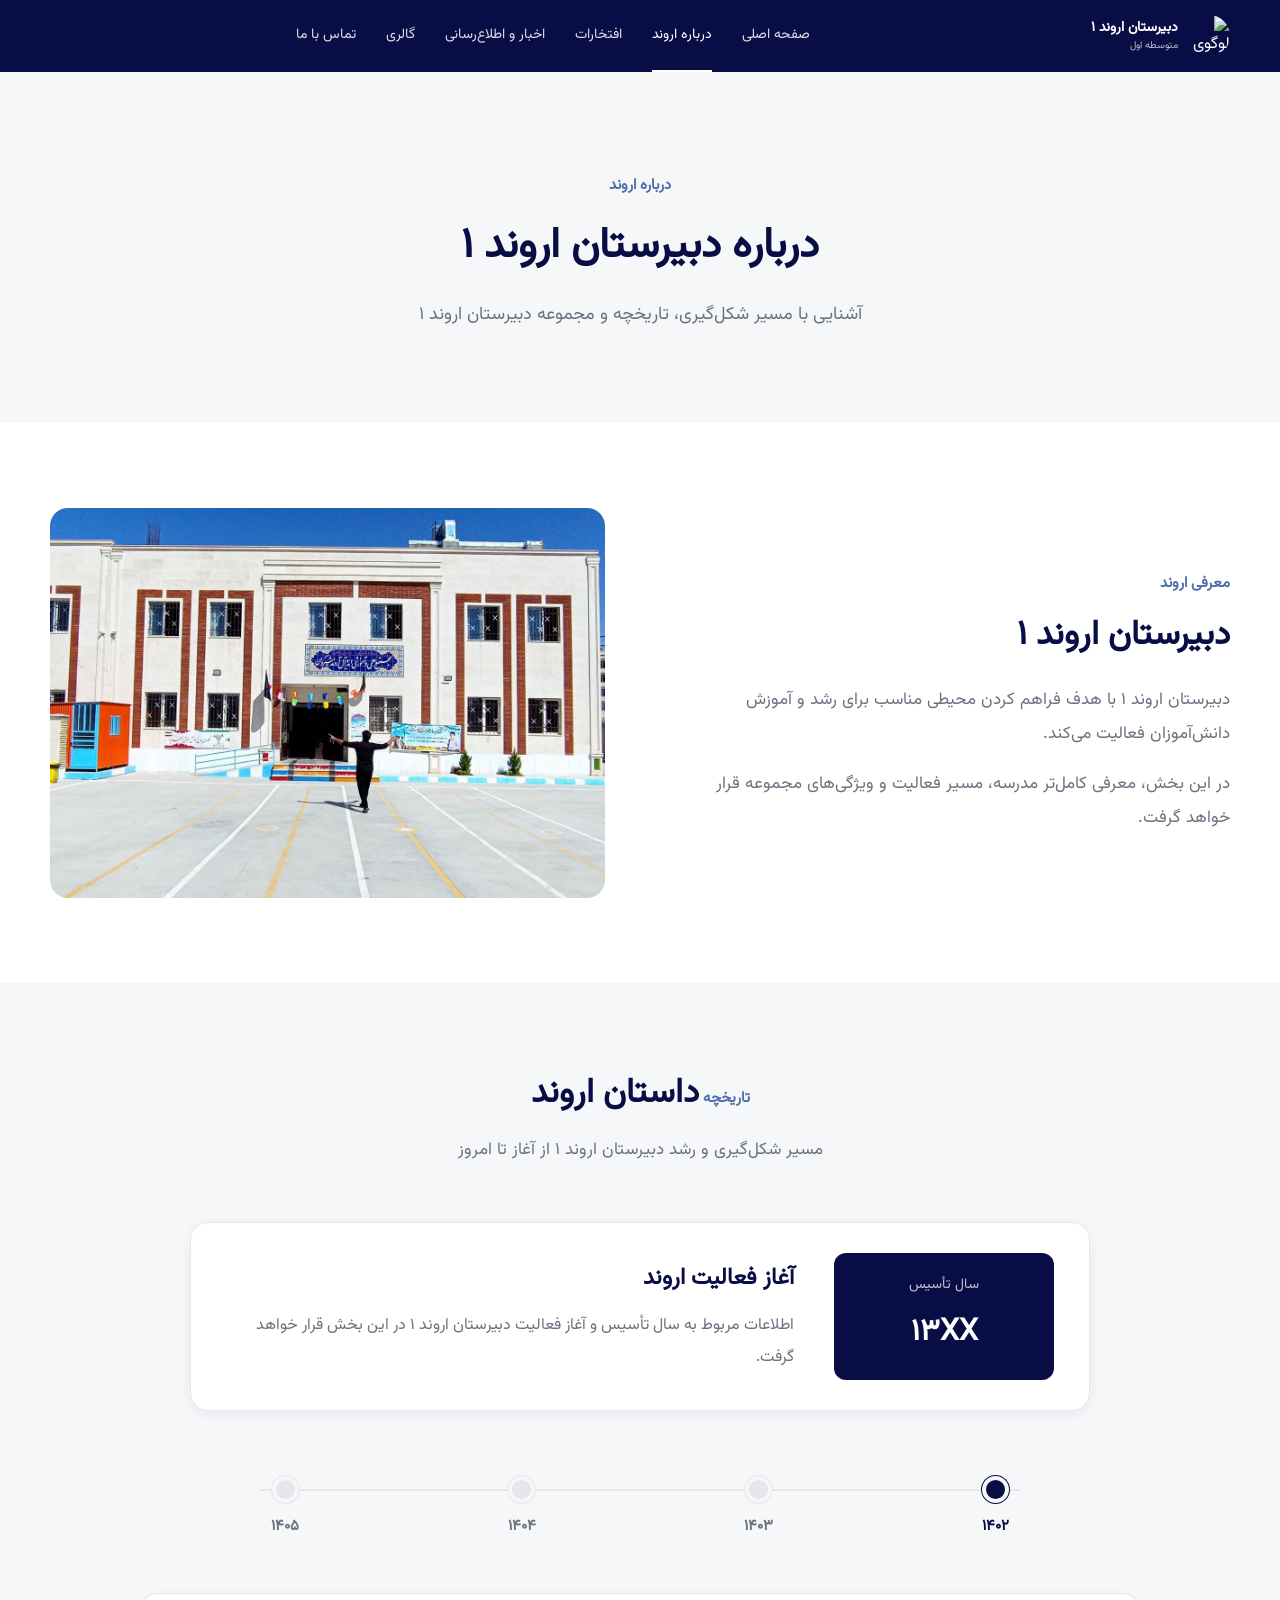
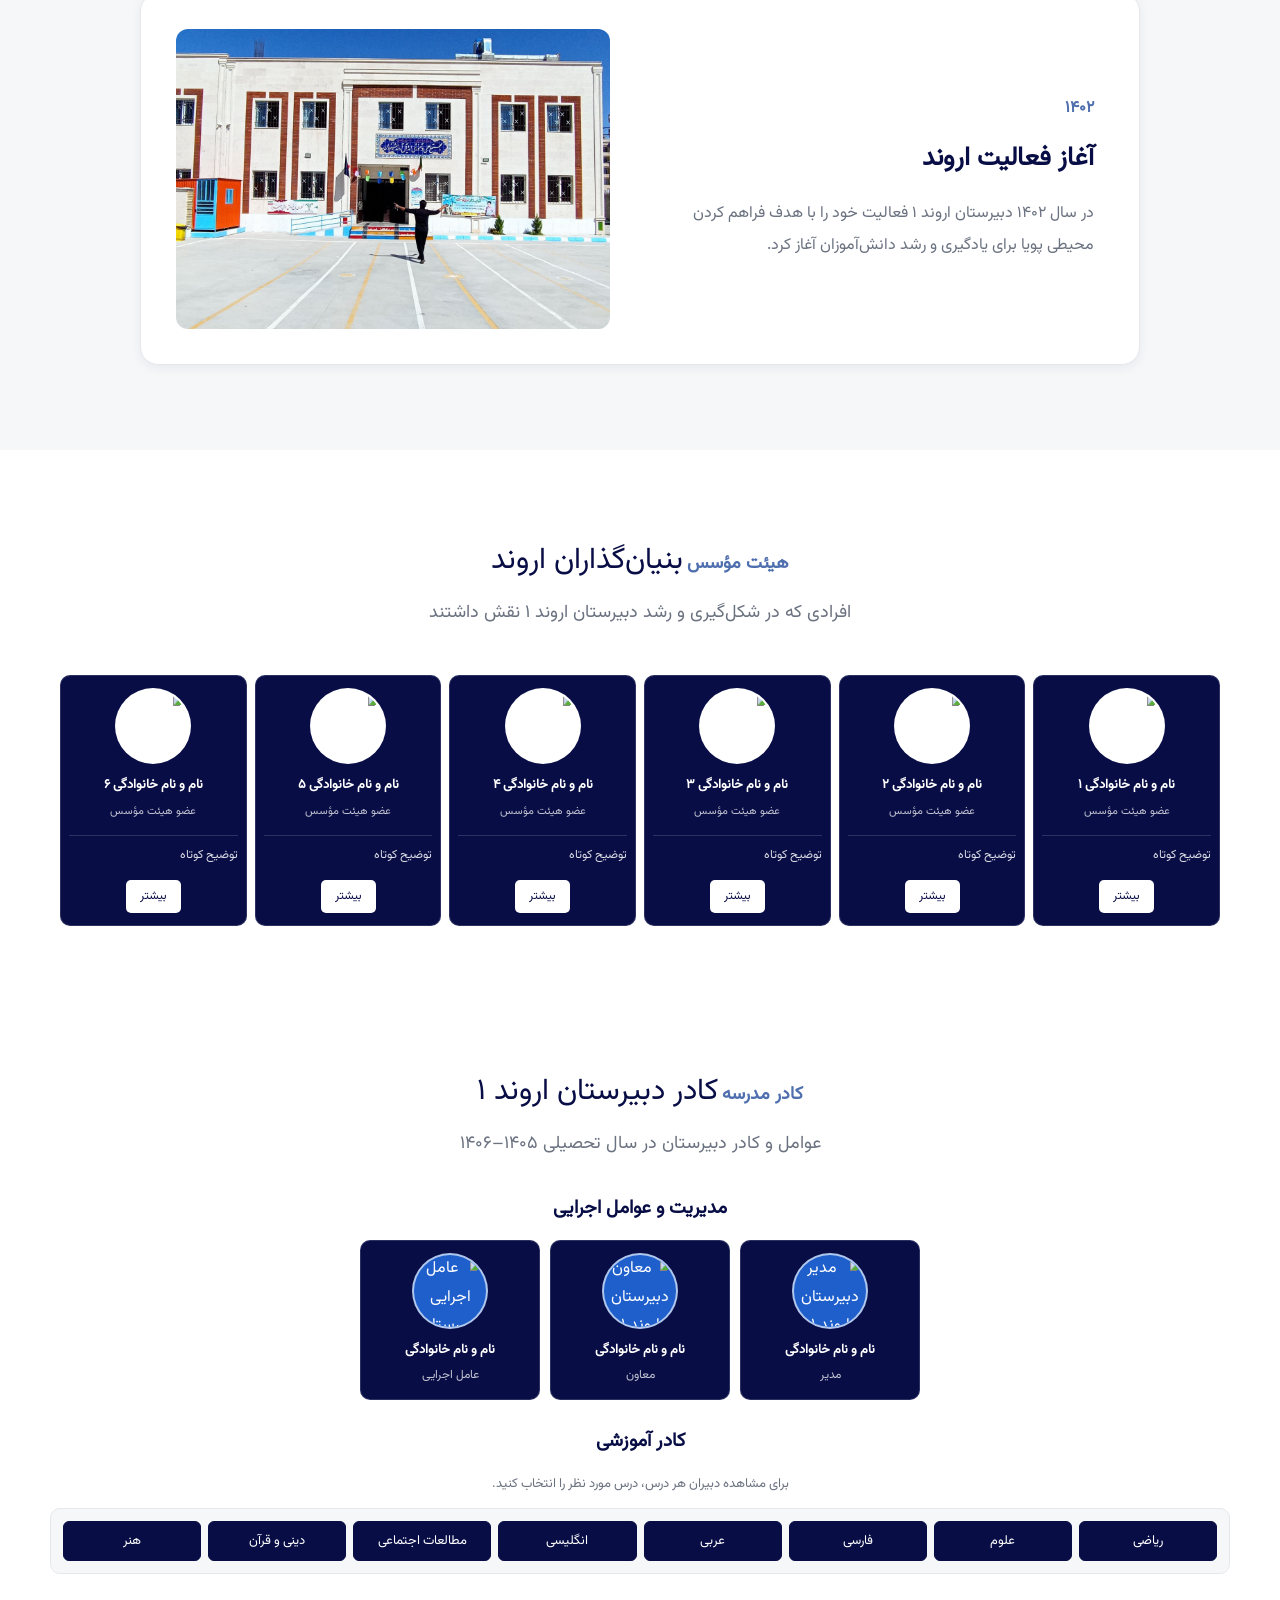
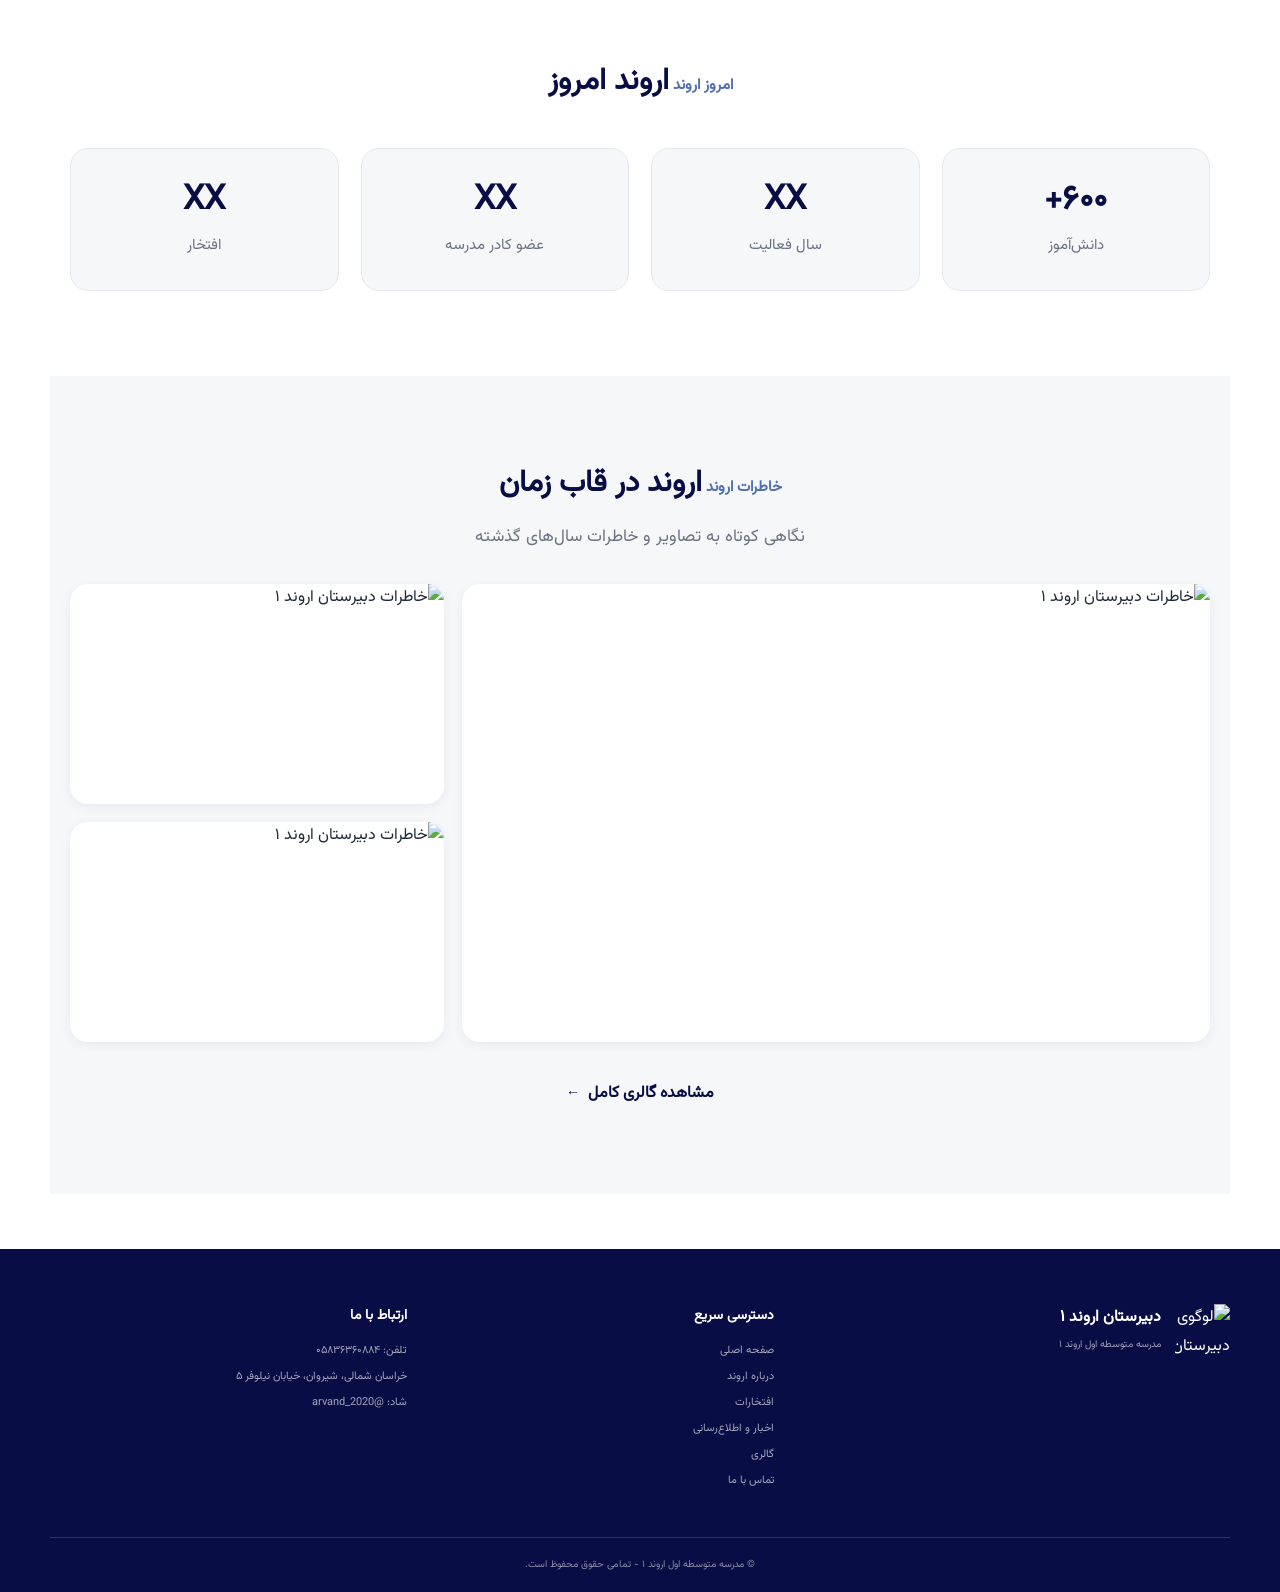
==== about.html @ f4afe536 "Initial new Arvand school website" ====
<!DOCTYPE html>
<html lang="fa" dir="rtl">
<head>
    <meta charset="UTF-8">
    <meta name="viewport" content="width=device-width, initial-scale=1.0">

    <title>درباره دبیرستان اروند ۱</title>

    <link rel="stylesheet" href="style.css">
</head>

<body>

    <!-- ==================== Header ==================== -->
    <header class="site-header">

        <div class="main-header">
            <div class="container">
    
                <a href="index.html" class="logo" aria-label="دبیرستان اروند ۱">
    
                    <img
                        src="images/logo.jpg"
                        alt="لوگوی دبیرستان اروند ۱"
                        class="logo-image"
                    >
    
                    <div class="logo-text">
                        <strong>دبیرستان اروند ۱</strong>
                        <span>متوسطه اول</span>
                    </div>
    
                </a>
    
                <nav class="main-navigation" aria-label="منوی اصلی">
    
                    <a href="index.html">صفحه اصلی</a>
    
                    <a href="about.html" class="active">
                        درباره اروند
                    </a>
    
                    <a href="index.html#achievements">
                        افتخارات
                    </a>
    
                    <a href="index.html#news">
                        اخبار و اطلاع‌رسانی
                    </a>
    
                    <a href="index.html#gallery">
                        گالری
                    </a>
    
                    <a href="index.html#contact">
                        تماس با ما
                    </a>
    
                </nav>
    
                <button
                    class="mobile-menu-button"
                    type="button"
                    aria-label="باز کردن منو"
                >
                    ☰
                </button>
    
            </div>
        </div>
    
    </header>

    <main>

        <!-- ==================== About Hero ==================== -->
        <section class="about-page-hero">

            <div class="container">

                <div class="about-page-hero-content">

                    <span class="section-label">درباره اروند</span>

                    <h1>درباره دبیرستان اروند ۱</h1>

                    <p>
                        آشنایی با مسیر شکل‌گیری، تاریخچه و مجموعه دبیرستان اروند ۱
                    </p>

                </div>

            </div>

        </section>


        <!-- ==================== Introduction ==================== -->
        <section class="about-introduction">

            <div class="container">

                <div class="about-introduction-content">

                    <div class="about-introduction-text">

                        <span class="section-label">معرفی اروند</span>

                        <h2>دبیرستان اروند ۱</h2>

                        <p>
                            دبیرستان اروند ۱ با هدف فراهم کردن محیطی مناسب
                            برای رشد و آموزش دانش‌آموزان فعالیت می‌کند.
                        </p>

                        <p>
                            در این بخش، معرفی کامل‌تر مدرسه، مسیر فعالیت
                            و ویژگی‌های مجموعه قرار خواهد گرفت.
                        </p>

                    </div>

                    <div class="about-introduction-image">
                        <img src="images/about.jpg"
                             alt="فضای دبیرستان اروند ۱">
                    </div>

                </div>

            </div>

        </section>


        <!-- ==================== History & Timeline ==================== -->
        <section class="about-history">

            <div class="container">

                <div class="section-heading">

                    <span class="section-label">تاریخچه</span>

                    <h2>داستان اروند</h2>

                    <p>
                        مسیر شکل‌گیری و رشد دبیرستان اروند ۱ از آغاز تا امروز
                    </p>

                </div>


                <!-- تأسيس -->
                <div class="school-foundation">

                    <div class="foundation-year">
                        <span>سال تأسیس</span>
                        <strong>۱۳XX</strong>
                    </div>

                    <div class="foundation-text">
                        <h3>آغاز فعالیت اروند</h3>

                        <p>
                            اطلاعات مربوط به سال تأسیس و آغاز فعالیت
                            دبیرستان اروند ۱ در این بخش قرار خواهد گرفت.
                        </p>
                    </div>

                </div>


                <div class="history-timeline">

                    <div class="timeline-line"></div>

                    <button class="timeline-item active"
                            type="button"
                            data-history="0"
                            data-year="۱۴۰۲"
                            data-title="آغاز فعالیت اروند"
                            data-text="در سال ۱۴۰۲ دبیرستان اروند ۱ فعالیت خود را با هدف فراهم کردن محیطی پویا برای یادگیری و رشد دانش‌آموزان آغاز کرد.">

                        <span class="timeline-dot"></span>
                        <span class="timeline-year">۱۴۰۲</span>

                    </button>

                    <button class="timeline-item"
                            type="button"
                            data-history="1"
                            data-year="۱۴۰۳"
                            data-title="رشد و گسترش"
                            data-text="در سال ۱۴۰۳ مدرسه با جذب دانش‌آموزان بیشتر و افزودن امکانات آموزشی، مسیر رشد خود را ادامه داد.">

                        <span class="timeline-dot"></span>
                        <span class="timeline-year">۱۴۰۳</span>

                    </button>

                    <button class="timeline-item"
                            type="button"
                            data-history="2"
                            data-year="۱۴۰۴"
                            data-title="توسعه فعالیت‌ها"
                            data-text="در سال ۱۴۰۴ فعالیت‌های آموزشی و فرهنگی مدرسه گسترش یافت و برنامه‌های جدیدی برای دانش‌آموزان اجرا شد.">

                        <span class="timeline-dot"></span>
                        <span class="timeline-year">۱۴۰۴</span>

                    </button>

                    <button class="timeline-item"
                            type="button"
                            data-history="3"
                            data-year="۱۴۰۵"
                            data-title="اروند امروز"
                            data-text="امروز دبیرستان اروند ۱ با کادری مجرب و دانش‌آموزانی پرانگیزه، مسیر رشد و تعالی را ادامه می‌دهد.">

                        <span class="timeline-dot"></span>
                        <span class="timeline-year">۱۴۰۵</span>

                    </button>

                </div>


                <!-- Timeline Content -->
                <div class="history-content" id="history-content">

                    <div class="history-content-text">

                        <span class="history-content-year">
                            ۱۴۰۲
                        </span>

                        <h3>آغاز فعالیت اروند</h3>

                        <p>
                            در سال ۱۴۰۲ دبیرستان اروند ۱ فعالیت خود را
                            با هدف فراهم کردن محیطی پویا برای یادگیری
                            و رشد دانش‌آموزان آغاز کرد.
                        </p>

                    </div>

                    <div class="history-content-image">

                        <img src="images/about.jpg"
                             alt="تاریخچه دبیرستان اروند ۱">

                    </div>

                </div>

            </div>

        </section>


             <!-- ==================== Founders ==================== -->
             <section class="founders-section">

                <div class="container">
    
                    <div class="section-heading">
    
                        <span class="section-label">هیئت مؤسس</span>
    
                        <h2>بنیان‌گذاران اروند</h2>
    
                        <p>
                            افرادی که در شکل‌گیری و رشد دبیرستان اروند ۱ نقش داشتند
                        </p>
    
                    </div>
    
                    <div class="founders-grid">

                        <article class="founder-card" data-founder="0">
                            <div class="founder-image">
                                <img src="images/founder-1.jpg" alt="عضو هیئت مؤسس">
                            </div>
                            <div class="founder-info">
                                <h3>نام و نام خانوادگی ۱</h3>
                                <span>عضو هیئت مؤسس</span>
                                <div class="founder-details">
                                    <p>توضیح کوتاه</p>
                                </div>
                                <button
                                    class="founder-more-button"
                                    type="button"
                                    data-founder-name="نام و نام خانوادگی ۱"
                                    data-founder-role="عضو هیئت مؤسس"
                                    data-founder-bio="متن کامل زندگی‌نامه و فعالیت‌های این عضو هیئت مؤسس در این قسمت قرار می‌گیرد."
                                    data-founder-image="images/founder-1.jpg"
                                >
                                    بیشتر
                                </button>
                            </div>
                        </article>
            
                        <article class="founder-card" data-founder="1">
                            <div class="founder-image">
                                <img src="images/founder-2.jpg" alt="عضو هیئت مؤسس">
                            </div>
                            <div class="founder-info">
                                <h3>نام و نام خانوادگی ۲</h3>
                                <span>عضو هیئت مؤسس</span>
                                <div class="founder-details">
                                    <p>توضیح کوتاه</p>
                                </div>
                                <button
                                    class="founder-more-button"
                                    type="button"
                                    data-founder-name="نام و نام خانوادگی ۲"
                                    data-founder-role="عضو هیئت مؤسس"
                                    data-founder-bio="متن کامل زندگی‌نامه و فعالیت‌های این عضو هیئت مؤسس در این قسمت قرار می‌گیرد."
                                    data-founder-image="images/founder-2.jpg"
                                >
                                    بیشتر
                                </button>
                            </div>
                        </article>
            
                        <article class="founder-card" data-founder="2">
                            <div class="founder-image">
                                <img src="images/founder-3.jpg" alt="عضو هیئت مؤسس">
                            </div>
                            <div class="founder-info">
                                <h3>نام و نام خانوادگی ۳</h3>
                                <span>عضو هیئت مؤسس</span>
                                <div class="founder-details">
                                    <p>توضیح کوتاه</p>
                                </div>
                                <button
                                    class="founder-more-button"
                                    type="button"
                                    data-founder-name="نام و نام خانوادگی ۳"
                                    data-founder-role="عضو هیئت مؤسس"
                                    data-founder-bio="متن کامل زندگی‌نامه و فعالیت‌های این عضو هیئت مؤسس در این قسمت قرار می‌گیرد."
                                    data-founder-image="images/founder-3.jpg"
                                >
                                    بیشتر
                                </button>
                            </div>
                        </article>
            
                        <article class="founder-card" data-founder="3">
                            <div class="founder-image">
                                <img src="images/founder-4.jpg" alt="عضو هیئت مؤسس">
                            </div>
                            <div class="founder-info">
                                <h3>نام و نام خانوادگی ۴</h3>
                                <span>عضو هیئت مؤسس</span>
                                <div class="founder-details">
                                    <p>توضیح کوتاه</p>
                                </div>
                                <button
                                    class="founder-more-button"
                                    type="button"
                                    data-founder-name="نام و نام خانوادگی ۴"
                                    data-founder-role="عضو هیئت مؤسس"
                                    data-founder-bio="متن کامل زندگی‌نامه و فعالیت‌های این عضو هیئت مؤسس در این قسمت قرار می‌گیرد."
                                    data-founder-image="images/founder-4.jpg"
                                >
                                    بیشتر
                                </button>
                            </div>
                        </article>
            
                        <article class="founder-card" data-founder="4">
                            <div class="founder-image">
                                <img src="images/founder-5.jpg" alt="عضو هیئت مؤسس">
                            </div>
                            <div class="founder-info">
                                <h3>نام و نام خانوادگی ۵</h3>
                                <span>عضو هیئت مؤسس</span>
                                <div class="founder-details">
                                    <p>توضیح کوتاه</p>
                                </div>
                                <button
                                    class="founder-more-button"
                                    type="button"
                                    data-founder-name="نام و نام خانوادگی ۵"
                                    data-founder-role="عضو هیئت مؤسس"
                                    data-founder-bio="متن کامل زندگی‌نامه و فعالیت‌های این عضو هیئت مؤسس در این قسمت قرار می‌گیرد."
                                    data-founder-image="images/founder-5.jpg"
                                >
                                    بیشتر
                                </button>
                            </div>
                        </article>
            
                        <article class="founder-card" data-founder="5">
                            <div class="founder-image">
                                <img src="images/founder-6.jpg" alt="عضو هیئت مؤسس">
                            </div>
                            <div class="founder-info">
                                <h3>نام و نام خانوادگی ۶</h3>
                                <span>عضو هیئت مؤسس</span>
                                <div class="founder-details">
                                    <p>توضیح کوتاه</p>
                                </div>
                                <button
                                    class="founder-more-button"
                                    type="button"
                                    data-founder-name="نام و نام خانوادگی ۶"
                                    data-founder-role="عضو هیئت مؤسس"
                                    data-founder-bio="متن کامل زندگی‌نامه و فعالیت‌های این عضو هیئت مؤسس در این قسمت قرار می‌گیرد."
                                    data-founder-image="images/founder-6.jpg"
                                >
                                    بیشتر
                                </button>
                            </div>
                        </article>
        
        
        </div>

    </div>

</section>

<!-- ==================== Current Staff ==================== -->
        <section class="staff-section">

            <div class="container">

                <div class="section-heading">

                    <span class="section-label">کادر مدرسه</span>

                    <h2>کادر دبیرستان اروند ۱</h2>

                    <p>
                        عوامل و کادر دبیرستان در سال تحصیلی ۱۴۰۵–۱۴۰۶
                    </p>

                </div>


                <!-- Management -->
                <div class="staff-group">

                    <h3 class="staff-group-title">
                        مدیریت و عوامل اجرایی
                    </h3>

                    <div class="staff-grid">

                        <article class="staff-card">

                            <div class="staff-image">
                                <img src="images/staff-1.jpg"
                                     alt="مدیر دبیرستان اروند ۱">
                            </div>

                            <div class="staff-info">
                                <h4>نام و نام خانوادگی</h4>
                                <span>مدیر</span>
                            </div>

                        </article>


                        <article class="staff-card">

                            <div class="staff-image">
                                <img src="images/staff-2.jpg"
                                     alt="معاون دبیرستان اروند ۱">
                            </div>

                            <div class="staff-info">
                                <h4>نام و نام خانوادگی</h4>
                                <span>معاون</span>
                            </div>

                        </article>


                        <article class="staff-card">

                            <div class="staff-image">
                                <img src="images/staff-3.jpg"
                                     alt="عامل اجرایی دبیرستان اروند ۱">
                            </div>

                            <div class="staff-info">
                                <h4>نام و نام خانوادگی</h4>
                                <span>عامل اجرایی</span>
                            </div>

                        </article>

                    </div>

                </div>


            
                <!-- Teachers -->
<div class="staff-group">

    <h3 class="staff-group-title">
        کادر آموزشی
    </h3>

    <p class="staff-group-description">
        برای مشاهده دبیران هر درس، درس مورد نظر را انتخاب کنید.
    </p>
    <div class="subjects-grid">

        <button class="subject-card" type="button"
            data-subject="math"
            data-subject-title="دبیران ریاضی"
            data-teachers="دبیر ریاضی ۱|دبیر ریاضی ۲|دبیر ریاضی ۳">
            <span>ریاضی</span>
        </button>
    
        <button class="subject-card" type="button"
            data-subject="science"
            data-subject-title="دبیران علوم"
            data-teachers="دبیر علوم ۱|دبیر علوم ۲">
            <span>علوم</span>
        </button>
    
        <button class="subject-card" type="button"
            data-subject="persian"
            data-subject-title="دبیران فارسی"
            data-teachers="دبیر فارسی ۱|دبیر فارسی ۲">
            <span>فارسی</span>
        </button>
    
        <button class="subject-card" type="button"
            data-subject="arabic"
            data-subject-title="دبیران عربی"
            data-teachers="دبیر عربی ۱">
            <span>عربی</span>
        </button>
    
        <button class="subject-card" type="button"
            data-subject="english"
            data-subject-title="دبیران انگلیسی"
            data-teachers="دبیر انگلیسی ۱|دبیر انگلیسی ۲">
            <span>انگلیسی</span>
        </button>
    
        <button class="subject-card" type="button"
            data-subject="social"
            data-subject-title="دبیران مطالعات اجتماعی"
            data-teachers="دبیر مطالعات ۱">
            <span>مطالعات اجتماعی</span>
        </button>
    
        <button class="subject-card" type="button"
            data-subject="religion"
            data-subject-title="دبیران دینی و قرآن"
            data-teachers="دبیر دینی ۱">
            <span>دینی و قرآن</span>
        </button>
    
        <button class="subject-card" type="button"
            data-subject="art"
            data-subject-title="دبیران هنر"
            data-teachers="دبیر هنر ۱">
            <span>هنر</span>
        </button>
    
    </div>

</div>


<!-- Teachers Modal -->
<div
    class="teachers-modal"
    id="teachersModal"
    aria-hidden="true"
>

    <div class="teachers-modal-content">

        <button
            class="teachers-modal-close"
            type="button"
            aria-label="بستن"
        >
            &times;
        </button>

        <div class="teachers-modal-header">
            <span class="section-label">کادر آموزشی</span>

            <h3 id="teachersModalTitle">
                دبیران ریاضی
            </h3>
        </div>


        <div class="teachers-modal-grid" id="teachersModalGrid"></div>

    </div>

</div>


        <!-- ==================== Arvand Today ==================== -->
        <section class="about-stats">

            <div class="container">

                <div class="section-heading">

                    <span class="section-label">امروز اروند</span>

                    <h2>اروند امروز</h2>

                </div>


                <div class="about-stats-grid">

                    <div class="about-stat">
                        <strong>۶۰۰+</strong>
                        <span>دانش‌آموز</span>
                    </div>

                    <div class="about-stat">
                        <strong>XX</strong>
                        <span>سال فعالیت</span>
                    </div>

                    <div class="about-stat">
                        <strong>XX</strong>
                        <span>عضو کادر مدرسه</span>
                    </div>

                    <div class="about-stat">
                        <strong>XX</strong>
                        <span>افتخار</span>
                    </div>

                </div>

            </div>

        </section>


        <!-- ==================== Memories ==================== -->
        <section class="about-memories">

            <div class="container">

                <div class="section-heading">

                    <span class="section-label">خاطرات اروند</span>

                    <h2>اروند در قاب زمان</h2>

                    <p>
                        نگاهی کوتاه به تصاویر و خاطرات سال‌های گذشته
                    </p>

                </div>


                <div class="memories-gallery">

                    <div class="memory-main">
                        <img src="images/memory-1.jpg"
                             alt="خاطرات دبیرستان اروند ۱">
                    </div>

                    <div class="memory-small">
                        <img src="images/memory-2.jpg"
                             alt="خاطرات دبیرستان اروند ۱">
                    </div>

                    <div class="memory-small">
                        <img src="images/memory-3.jpg"
                             alt="خاطرات دبیرستان اروند ۱">
                    </div>

                </div>


                <div class="memories-link">
                    <a href="index.html#gallery" class="text-link">
                        مشاهده گالری کامل
                    </a>
                </div>

            </div>

        </section>

    </main>


    <!-- ==================== Footer ==================== -->
        <!-- ==================== Footer ==================== -->
        <footer class="site-footer">

            <div class="container">
    
                <div class="footer-main">
    
                    <!-- Footer Logo -->
                    <div class="footer-brand">
    
                        <img
                            src="images/logo.jpg"
                            alt="لوگوی دبیرستان اروند ۱"
                        >
    
                        <div>
                            <h3>دبیرستان اروند ۱</h3>
                            <p>مدرسه متوسطه اول اروند ۱</p>
                        </div>
    
                    </div>
    
    
                    <!-- Quick Links -->
                    <div class="footer-column">
    
                        <h3>دسترسی سریع</h3>
    
                        <a href="index.html">صفحه اصلی</a>
                        <a href="about.html">درباره اروند</a>
                        <a href="index.html#achievements">افتخارات</a>
                        <a href="index.html#news">اخبار و اطلاع‌رسانی</a>
                        <a href="index.html#gallery">گالری</a>
                        <a href="index.html#contact">تماس با ما</a>
    
                    </div>
    
    
                    <!-- Contact -->
                    <div class="footer-column">
    
                        <h3>ارتباط با ما</h3>
    
                        <p>تلفن: ۰۵۸۳۶۳۶۰۸۸۴</p>
                        <p>خراسان شمالی، شیروان، خیابان نیلوفر ۵</p>
                        <a href="#" target="_blank" rel="noopener">
                            شاد: @arvand_2020
                        </a>
    
                    </div>
    
                </div>
    
    
                <div class="footer-bottom">
    
                    <p>
                        © مدرسه متوسطه اول اروند ۱ - تمامی حقوق محفوظ است.
                    </p>
    
                </div>
    
            </div>
    
        </footer>
            <!-- ==================== Founder Modal ==================== -->
    <div
    class="founder-modal"
    id="founderModal"
    aria-hidden="true"
>
    <div class="founder-modal-content">

        <button
            class="founder-modal-close"
            type="button"
            aria-label="بستن"
        >
            &times;
        </button>

        <div class="founder-modal-body">

            <div class="founder-modal-image">
                <img
                    id="modalFounderImage"
                    src=""
                    alt=""
                >
            </div>

            <div class="founder-modal-text">

                <h3 id="modalFounderName"></h3>

                <span id="modalFounderRole"></span>

                <p id="modalFounderBio"></p>

            </div>

        </div>

    </div>
</div>


    <script src="script.js"></script>

</body>
</html>
---- style.css ----
/* =========================================================
   Arvand School 1
   Main Stylesheet
   ========================================================= */


/* =========================================================
   1. Variables
   ========================================================= */

   :root {
    --primary-color: #080D45;
    --primary-dark: #05082F;
    --secondary-color: #4F6FAE;

    --text-color: #1F2937;
    --text-light: #6B7280;

    --background-color: #FFFFFF;
    --background-light: #F5F7F9;

    --border-color: #E5E7EB;
    --white: #FFFFFF;

    --shadow-sm: 0 3px 12px rgba(8, 13, 69, 0.06);
    --shadow-md: 0 8px 25px rgba(8, 13, 69, 0.09);
    --shadow-lg: 0 15px 40px rgba(8, 13, 69, 0.13);

    --container-width: 1180px;
    --section-padding: 85px;

    --radius-sm: 8px;
    --radius-md: 12px;
    --radius-lg: 18px;

    --transition: 0.25s ease;
}
@font-face {
    font-family: "Vazirmatn";
    src: url("fonts/Vazirmatn-Regular.woff2") format("woff2");
    font-weight: 400;
    font-style: normal;
    font-display: swap;
}


/* =========================================================
   2. Reset
   ========================================================= */

*,
*::before,
*::after {
    box-sizing: border-box;
    margin: 0;
    padding: 0;
}

html {
    scroll-behavior: smooth;
    direction: rtl;
}

body {
    font-family: "Vazirmatn", Arial, sans-serif;
    background: var(--background-color);
    color: var(--text-color);
    direction: rtl;
    line-height: 1.8;
    overflow-x: hidden;
}

img {
    display: block;
    max-width: 100%;
}

a {
    color: inherit;
    text-decoration: none;
}

button,
input,
select,
textarea {
    font-family: inherit;
}

button {
    border: 0;
    cursor: pointer;
}


/* =========================================================
   3. Container
   ========================================================= */

.container {
    width: min(100% - 40px, var(--container-width));
    margin-inline: auto;
}


/* =========================================================
   4. Header
   ========================================================= */

/* ==================== Header ==================== */

.site-header {
    position: sticky;
    top: 0;
    z-index: 1000;
    width: 100%;
    background: var(--primary-color);
    color: var(--white);
}

.site-header .container {
    min-height: 72px;
    display: flex;
    align-items: center;
    justify-content: space-between;
    gap: 35px;
}


/* Logo */

.logo {
    display: flex;
    align-items: center;
    gap: 10px;
    flex-shrink: 0;
    color: var(--white);
}

.logo-image {
    width: 42px;
    height: 42px;
    object-fit: cover;
    border-radius: 50%;
}

.logo-text {
    display: flex;
    flex-direction: column;
    gap: 1px;
}

.logo-text strong {
    color: var(--white);
    font-size: 14px;
    font-weight: 800;
    line-height: 1.4;
}

.logo-text span {
    color: rgba(255, 255, 255, 0.72);
    font-size: 10px;
    line-height: 1.4;
}


/* Main Navigation */

.main-navigation {
    display: flex;
    align-items: center;
    justify-content: center;
    gap: 30px;
    margin-inline: auto;
}

.main-navigation a {
    position: relative;
    display: flex;
    align-items: center;
    height: 72px;
    color: rgba(255, 255, 255, 0.86);
    font-size: 14px;
    font-weight: 500;
    white-space: nowrap;
    transition: color var(--transition);
}

.main-navigation a::after {
    content: "";
    position: absolute;
    right: 0;
    bottom: 0;
    left: 0;
    height: 2px;
    background: var(--white);
    transform: scaleX(0);
    transform-origin: center;
    transition: transform var(--transition);
}

.main-navigation a:hover,
.main-navigation a.active {
    color: var(--white);
}

.main-navigation a:hover::after,
.main-navigation a.active::after {
    transform: scaleX(1);
}


/* Mobile Menu Button */

.mobile-menu-button {
    display: none;
    width: 42px;
    height: 42px;
    align-items: center;
    justify-content: center;
    border: 0;
    background: transparent;
    color: var(--white);
    font-size: 25px;
    cursor: pointer;
}
/* =========================================================
   4.5 Auth Button & User Menu
   ========================================================= */

   .auth-button {
    display: inline-flex;
    align-items: center;
    justify-content: center;

    min-height: 38px;
    padding: 0 18px;

    background: var(--white);
    color: var(--primary-color);

    border: 1px solid var(--white);
    border-radius: 6px;

    font-size: 13px;
    font-weight: 700;
    white-space: nowrap;

    transition:
        background 0.25s ease,
        color 0.25s ease,
        transform 0.25s ease;
}
.auth-button[hidden] {
    display: none;
}


.auth-button:hover {
    background: transparent;
    color: var(--white);
    transform: translateY(-1px);
}


.user-menu {
    position: relative;
}

.user-button {
    display: inline-flex;
    align-items: center;
    gap: 6px;

    min-height: 38px;
    padding: 0 14px;

    background: rgba(255, 255, 255, 0.10);
    color: var(--white);

    border: 1px solid rgba(255, 255, 255, 0.30);
    border-radius: 6px;

    font-family: inherit;
    font-size: 13px;
    font-weight: 600;
    cursor: pointer;

    transition: background 0.25s ease;
}

.user-button:hover {
    background: rgba(255, 255, 255, 0.18);
}

.user-button-arrow {
    font-size: 10px;
    opacity: 0.7;
}


.user-dropdown {
    position: absolute;
    top: calc(100% + 8px);
    left: 0;

    min-width: 170px;

    background: var(--white);
    border: 1px solid var(--border-color);
    border-radius: 8px;
    box-shadow: var(--shadow-md);

    padding: 6px;

    opacity: 0;
    visibility: hidden;
    transform: translateY(-6px);

    transition:
        opacity 0.2s ease,
        visibility 0.2s ease,
        transform 0.2s ease;

    z-index: 200;
}

.user-dropdown.open {
    opacity: 1;
    visibility: visible;
    transform: translateY(0);
}

.user-dropdown-item {
    display: block;
    width: 100%;
    padding: 9px 12px;

    background: transparent;
    color: var(--text-color);

    border: 0;
    border-radius: 5px;

    font-family: inherit;
    font-size: 13px;
    text-align: right;
    white-space: nowrap;
    cursor: pointer;

    transition:
        background 0.2s ease,
        color 0.2s ease;
}

.user-dropdown-item:hover {
    background: var(--background-light);
    color: var(--primary-color);
}

.user-dropdown-item.logout-button {
    color: #DC2626;
}

.user-dropdown-item.logout-button:hover {
    background: #FEF2F2;
    color: #DC2626;
}


/* =========================================================
   4.6 Profile Modal
   ========================================================= */

.profile-modal {
    position: fixed;
    inset: 0;
    z-index: 2000;

    display: flex;
    align-items: center;
    justify-content: center;

    padding: 30px;

    background: rgba(3, 7, 28, 0.78);

    opacity: 0;
    visibility: hidden;

    transition:
        opacity 0.25s ease,
        visibility 0.25s ease;
}

.profile-modal.active {
    opacity: 1;
    visibility: visible;
}

.profile-modal-content {
    position: relative;

    width: min(100%, 480px);
    max-height: 85vh;
    overflow-y: auto;

    padding: 35px 30px;

    background: var(--white);
    border-radius: var(--radius-lg);
    box-shadow: var(--shadow-lg);
}

.profile-modal-close {
    position: absolute;
    top: 15px;
    left: 15px;

    width: 36px;
    height: 36px;

    display: flex;
    align-items: center;
    justify-content: center;

    border-radius: 50%;
    background: transparent;
    color: var(--primary-color);

    font-size: 22px;
    line-height: 1;

    cursor: pointer;

    transition: background 0.2s ease;
}

.profile-modal-close:hover {
    background: var(--background-light);
}

.profile-modal-header {
    margin-bottom: 25px;
    text-align: center;
}

.profile-modal-header h2 {
    margin: 0;
    color: var(--primary-color);
    font-size: 22px;
    font-weight: 800;
}


/* نمایش پروفایل */

.profile-view {
    display: flex;
    flex-direction: column;
    gap: 14px;
}

.profile-field {
    display: flex;
    justify-content: space-between;
    align-items: center;
    gap: 12px;

    padding: 12px 14px;

    background: var(--background-light);
    border-radius: var(--radius-sm);
}

.profile-field-label {
    color: var(--text-light);
    font-size: 13px;
}

.profile-field strong {
    color: var(--primary-color);
    font-size: 14px;
    font-weight: 700;
}


/* فرم ویرایش */

.profile-edit {
    display: flex;
    flex-direction: column;
    gap: 14px;
}

.profile-field-input {
    display: flex;
    flex-direction: column;
    gap: 6px;
}

.profile-field-input label {
    color: var(--primary-color);
    font-size: 13px;
    font-weight: 600;
}

.profile-field-input input,
.profile-field-input select {
    width: 100%;
    height: 44px;
    padding: 0 14px;

    border: 1px solid var(--border-color);
    border-radius: var(--radius-sm);

    background: var(--white);
    color: var(--text-color);

    font-family: inherit;
    font-size: 14px;

    outline: none;

    transition:
        border-color 0.2s ease,
        box-shadow 0.2s ease;
}

.profile-field-input input:focus,
.profile-field-input select:focus {
    border-color: var(--secondary-color);
    box-shadow: 0 0 0 3px rgba(79, 111, 174, 0.10);
}

.profile-field-input input:disabled {
    background: var(--background-light);
    color: var(--text-light);
    cursor: not-allowed;
}

.profile-message {
    min-height: 20px;
    text-align: center;
    font-size: 13px;
}

.profile-message.error {
    color: #DC2626;
}

.profile-message.success {
    color: #16A34A;
}

.profile-submit {
    width: 100%;
    height: 46px;

    background: var(--primary-color);
    color: var(--white);

    border: 1px solid var(--primary-color);
    border-radius: var(--radius-sm);

    font-family: inherit;
    font-size: 14px;
    font-weight: 700;

    cursor: pointer;

    transition: background 0.25s ease;
}

.profile-submit:hover {
    background: var(--primary-dark);
}


/* ریسپانسیو موبایل */

@media (max-width: 768px) {

    .auth-button {
        display: none;
    }

}

/* =========================================================
   5. Hero
   ========================================================= */
/* ==================== Hero ==================== */

.hero {
    position: relative;
    min-height: 520px;
    display: flex;
    align-items: center;
    overflow: hidden;
    color: var(--white);
}

.hero-background {
    position: absolute;
    inset: 0;
    z-index: 0;
}

.hero-image {
    width: 100%;
    height: 100%;
    object-fit: cover;
    object-position: center;
}

.hero-overlay {
    position: absolute;
    inset: 0;
    z-index: 1;
    background: linear-gradient(
        90deg,
        rgba(8, 13, 69, 0.08) 0%,
        rgba(8, 13, 69, 0.35) 45%,
        rgba(5, 8, 47, 0.82) 100%
    );
}

.hero .container {
    position: relative;
    z-index: 2;
}

.hero-content {
    width: min(100%, 600px);
    margin-right: 0;
    margin-left: auto;
    padding: 80px 0;
}

.hero-label {
    display: inline-block;
    margin-bottom: 14px;
    color: rgba(255, 255, 255, 0.85);
    font-size: 14px;
    font-weight: 500;
}

.hero h1 {
    margin-bottom: 20px;
    color: var(--white);
    font-size: clamp(36px, 4.5vw, 56px);
    font-weight: 800;
    line-height: 1.4;
}

.hero-content > p {
    max-width: 520px;
    margin-bottom: 32px;
    color: rgba(255, 255, 255, 0.9);
    font-size: 16px;
    line-height: 2;
}

.hero-buttons {
    display: flex;
    align-items: center;
    gap: 12px;
    flex-wrap: wrap;
}

.hero-buttons a {
    min-height: 46px;
    padding: 0 22px;
    display: inline-flex;
    align-items: center;
    justify-content: center;
    border-radius: var(--radius-sm);
    font-size: 13px;
    font-weight: 600;
    transition:
        transform var(--transition),
        background-color var(--transition),
        color var(--transition);
}

.hero-buttons a:hover {
    transform: translateY(-2px);
}

.button-primary {
    background: var(--white);
    color: var(--primary-color);
}

.button-primary:hover {
    background: #F3F4F6;
}

.button-secondary {
    border: 1px solid rgba(255, 255, 255, 0.55);
    background: rgba(255, 255, 255, 0.08);
    color: var(--white);
}

.button-secondary:hover {
    background: rgba(255, 255, 255, 0.16);
}


/* =========================================================
   6. School Features
   ========================================================= */

.school-features {
    position: relative;
    background: var(--white);
    border-bottom: 1px solid var(--border-color);
}

.feature-grid {
    display: grid;
    grid-template-columns: repeat(5, 1fr);
    gap: 10px;
    padding: 28px 0;
}

.feature-item {
    min-width: 0;
    display: flex;
    flex-direction: column;
    align-items: center;
    text-align: center;
    padding: 8px 12px;
}

.feature-icon {
    width: 52px;
    height: 52px;
    display: flex;
    align-items: center;
    justify-content: center;
    margin-bottom: 10px;
    border-radius: 50%;
    background: #EEF6FF;
    color: #1477DE;
    font-size: 23px;
}

.feature-content h3 {
    margin-bottom: 5px;
    color: var(--primary-color);
    font-size: 15px;
    font-weight: 700;
}

.feature-content p {
    color: var(--text-light);
    font-size: 15px;
    line-height: 1.8;
}


/* =========================================================
   7. General Sections
   ========================================================= */

.about-section,
.achievements-section,
.news-section,
.gallery-section,
.contact-section {
    position: relative;
    padding: var(--section-padding) 0;
}

.section-heading {
    max-width: 700px;
    margin: 0 auto 45px;
    text-align: center;
}

.section-label {
    display: inline-block;
    margin-bottom: 8px;
    color: var(--secondary-color);
    font-size: 18px;
    font-weight: 800;
    line-height: 1.5;
}

.section-heading h2 {
    position: relative;
    display: inline-block;
    margin-bottom: 10px;
    color: var(--primary-color);
    font-size: 30px;
    font-weight: 500;
    line-height: 1.7;
}

.section-heading p {
    color: var(--text-light);
    font-size: 18px;
    line-height: 1.9;
}


/* =========================================================
   8. About
   ========================================================= */

.about-section {
    background: #F0F7FD;
}

.about-content {
    display: grid;
    grid-template-columns: 1fr 1fr;
    align-items: center;
    gap: 70px;
}

.about-text {
    order: 2;
}

.about-image {
    order: 1;
    overflow: hidden;
    border-radius: var(--radius-md);
    box-shadow: var(--shadow-md);
}

.about-image img {
    width: 100%;
    aspect-ratio: 1.55 / 1;
    object-fit: cover;
    transition: transform 0.45s ease;
}
.about-image {
    position: relative;
}

.about-slider-prev,
.about-slider-next {
    position: absolute;
    top: 50%;
    transform: translateY(-50%);
    width: 46px;
    height: 46px;
    display: flex;
    align-items: center;
    justify-content: center;
    border: 1px solid rgba(255, 255, 255, 0.6);
    border-radius: 50%;
    background: rgba(8, 13, 69, 0.35);
    color: #FFFFFF;
    font-size: 20px;
    cursor: pointer;
    z-index: 2;
    transition: background 0.25s ease, transform 0.25s ease;
}

.about-slider-prev {
    right: 15px;
}

.about-slider-next {
    left: 15px;
}

.about-slider-prev:hover,
.about-slider-next:hover {
    background: rgba(8, 13, 69, 0.85);
    transform: translateY(-50%) scale(1.05);
}

.about-image:hover img {
    transform: scale(1.025);
}

.about-text .section-label {
    margin-bottom: 5px;
}

.about-text h2 {
    margin-bottom: 18px;
    color: var(--primary-color);
    font-size: 30px;
    font-weight: 800;
}

.about-text p {
    margin-bottom: 12px;
    color: #4B5563;
    font-size: 17px;
    line-height: 2.1;
}

.text-link {
    display: inline-flex;
    align-items: center;
    gap: 7px;
    margin-top: 8px;
    color: #1477DE;
    font-size: 18px;
    font-weight: 700;
    transition: color var(--transition);
}

.text-link::after {
    content: "←";
    font-size: 14px;
    transition: transform var(--transition);
}

.text-link:hover {
    color: var(--primary-color);
}

.text-link:hover::after {
    transform: translateX(-3px);
}


/* =========================================================
   9. Achievements
   ========================================================= */

.achievements-section {
    background: var(--white);
}

.achievement-year-selector {
    display: flex;
    align-items: center;
    justify-content: center;
    gap: 12px;
    margin-bottom: 30px;
}

.achievement-year-selector label {
    color: var(--primary-color);
    font-size: 13px;
    font-weight: 600;
}

.achievement-year-selector select {
    min-width: 150px;
    height: 42px;
    padding: 0 15px;
    border: 1px solid var(--border-color);
    border-radius: var(--radius-sm);
    outline: none;
    background: var(--white);
    color: var(--text-color);
    font-size: 13px;
    cursor: pointer;
    transition:
        border-color var(--transition),
        box-shadow var(--transition);
}

.achievement-year-selector select:focus {
    border-color: var(--secondary-color);
    box-shadow: 0 0 0 3px rgba(79, 111, 174, 0.10);
}

.achievement-content {
    margin-bottom: 25px;
    color: var(--text-light);
    text-align: center;
    font-size: 16px;
}

.achievement-cards {
    display: grid;
    grid-template-columns: repeat(3, 1fr);
    gap: 18px;
}

.achievement-card {
    position: relative;
    padding: 28px 22px;
    border: 1px solid #EDF0F4;
    border-radius: var(--radius-md);
    background: var(--white);
    text-align: center;
    box-shadow: var(--shadow-sm);
    cursor: pointer;
    transition:
        transform var(--transition),
        box-shadow var(--transition),
        border-color var(--transition);
}

.achievement-card:hover {
    transform: translateY(-4px);
    border-color: #D9E4F2;
    box-shadow: var(--shadow-md);
}

.card-icon {
    width: 50px;
    height: 50px;
    display: flex;
    align-items: center;
    justify-content: center;
    margin: 0 auto 12px;
    border-radius: 50%;
    background: #EEF6FF;
    font-size: 22px;
}

.achievement-card h3 {
    margin-bottom: 7px;
    color: var(--primary-color);
    font-size: 18px;
    font-weight: 700;
}

.achievement-card p {
    color: var(--text-light);
    font-size: 11px;
    line-height: 1.8;
}


/* =========================================================
   10. News
   ========================================================= */

.news-section {
    background: #F0F7FD;
}
.news-slider {
    position: relative;
    padding: 0 60px;
}

.news-slider-prev,
.news-slider-next {
    position: absolute;
    top: 50%;
    transform: translateY(-50%);
    width: 46px;
    height: 46px;
    display: flex;
    align-items: center;
    justify-content: center;
    border: 1px solid rgba(8, 13, 69, 0.25);
    border-radius: 50%;
    background: rgba(8, 13, 69, 0.10);
    color: #080D45;
    font-size: 20px;
    cursor: pointer;
    z-index: 2;
    transition: background 0.25s ease, transform 0.25s ease;
}

.news-slider-prev {
    right: auto;
    left:0;
}

.news-slider-next {
    left: auto;
    right: 0;
}

.news-slider-prev:hover,
.news-slider-next:hover {
    background: rgba(8, 13, 69, 0.85);
    color: #FFFFFF;
    transform: translateY(-50%) scale(1.05);
}

.news-cards {
    display: flex;
    gap: 22px;
    overflow-x: hidden;
    overflow-y: hidden;
    scroll-behavior: smooth;
    align-items: flex-start;
}

.news-card {
    flex: 0 0 calc((100% - 44px) / 3);
}

.news-card {
    overflow: hidden;
    border: 1px solid #E8EDF3;
    border-radius: var(--radius-md);
    background: var(--white);
    box-shadow: var(--shadow-sm);
    cursor: pointer;
    transition:
        transform var(--transition),
        box-shadow var(--transition);
}

.news-card:hover {
    transform: translateY(-4px);
    box-shadow: var(--shadow-md);
}

.news-image {
    overflow: hidden;
    height: 190px;
}

.news-image img {
    width: 100%;
    height: 100%;
    object-fit: cover;
    transition: transform 0.45s ease;
}

.news-card:hover .news-image img {
    transform: scale(1.04);
}

.news-content {
    padding: 20px;
}

.news-category {
    display: inline-block;
    margin-bottom: 5px;
    color: #1677E8;
    font-size: 17px;
    font-weight: 700;
}

.news-date {
    display: block;
    margin-bottom: 8px;
    color: #9CA3AF;
    font-size: 12px;
    font-weight: 400;
}

.news-content h3 {
    margin-bottom: 8px;
    color: var(--primary-color);
    font-size: 14px;
    font-weight: 700;
    line-height: 1.7;
}

.news-content p {
    color: var(--text-light);
    font-size: 11px;
    line-height: 1.9;
}


/* =========================================================
   11. Gallery
   ========================================================= */

/* =========================================================
   11. Gallery
   ========================================================= */

   .gallery-section {
    background: var(--white);
}

.gallery-grid {
    display: grid;
    grid-template-columns: repeat(3, 1fr);
    gap: 18px;
}

.gallery-item {
    position: relative;
    overflow: hidden;
    height: 220px;
    border-radius: var(--radius-md);
    background: var(--background-light);
    cursor: pointer;
    box-shadow: var(--shadow-sm);
}

.gallery-item img {
    width: 100%;
    height: 100%;
    object-fit: cover;
    transition:
        transform 0.45s ease,
        filter 0.45s ease;
}

.gallery-item::after {
    content: "";
    position: absolute;
    inset: 0;
    background: rgba(8, 13, 69, 0.18);
    opacity: 0;
    transition: opacity var(--transition);
}

.gallery-item:hover img {
    transform: scale(1.06);
    filter: brightness(0.92);
}

.gallery-item:hover::after {
    opacity: 1;
}

.gallery-item::before {
    content: "⌕";
    position: absolute;
    top: 50%;
    left: 50%;
    z-index: 2;
    width: 42px;
    height: 42px;
    display: flex;
    align-items: center;
    justify-content: center;
    border: 1px solid rgba(255, 255, 255, 0.75);
    border-radius: 50%;
    background: rgba(8, 13, 69, 0.65);
    color: var(--white);
    font-size: 22px;
    opacity: 0;
    transform: translate(-50%, -50%) scale(0.8);
    transition:
        opacity var(--transition),
        transform var(--transition);
}

.gallery-item:hover::before {
    opacity: 1;
    transform: translate(-50%, -50%) scale(1);
}


/* =========================================================
   12. Contact
   ========================================================= */

.contact-section {
    background: #F0F7FD;
}

.contact-grid {
    display: grid;
    grid-template-columns: repeat(3, 1fr);
    gap: 20px;
}

.contact-card {
    padding: 30px 22px;
    border: 1px solid #E4EAF1;
    border-radius: var(--radius-md);
    background: var(--white);
    text-align: center;
    box-shadow: var(--shadow-sm);
    transition:
        transform var(--transition),
        box-shadow var(--transition);
}

.contact-card:hover {
    transform: translateY(-3px);
    box-shadow: var(--shadow-md);
}

.contact-icon {
    width: 50px;
    height: 50px;
    display: flex;
    align-items: center;
    justify-content: center;
    margin: 0 auto 12px;
    border-radius: 50%;
    background: #EEF6FF;
    color: #1477DE;
    font-size: 20px;
}

.contact-card h3 {
    margin-bottom: 7px;
    color: var(--primary-color);
    font-size: 14px;
    font-weight: 700;
}

.contact-card p,
.contact-card a {
    color: var(--text-light);
    font-size: 12px;
    line-height: 1.9;
}

.contact-card a {
    transition: color var(--transition);
}

.contact-card a:hover {
    color: #1677E8;
}


/* =========================================================
   13. Footer
   ========================================================= */

.site-footer {
    background: var(--primary-color);
    color: var(--white);
}

.footer-main {
    display: grid;
    grid-template-columns: 1.3fr 1fr 1.2fr;
    gap: 70px;
    padding: 55px 0 40px;
}

.footer-brand {
    display: flex;
    align-items: flex-start;
    gap: 14px;
}

.footer-brand img {
    width: 55px;
    height: 55px;
    object-fit: contain;
}

.footer-brand h3 {
    margin-bottom: 3px;
    color: var(--white);
    font-size: 16px;
    font-weight: 800;
}

.footer-brand p {
    color: rgba(255, 255, 255, 0.60);
    font-size: 10px;
}

.footer-column {
    display: flex;
    flex-direction: column;
    align-items: flex-start;
}

.footer-column h3 {
    margin-bottom: 12px;
    color: var(--white);
    font-size: 14px;
    font-weight: 700;
}

.footer-column a,
.footer-column p {
    margin-bottom: 5px;
    color: rgba(255, 255, 255, 0.63);
    font-size: 11px;
    line-height: 1.9;
    transition: color var(--transition);
}

.footer-column a:hover {
    color: var(--white);
}

.footer-bottom {
    padding: 18px 0;
    border-top: 1px solid rgba(255, 255, 255, 0.15);
    text-align: center;
}

.footer-bottom p {
    color: rgba(255, 255, 255, 0.52);
    font-size: 10px;
}
/* =========================================================
   About Page - Stats
   ========================================================= */

   .about-stats {
    padding: var(--section-padding) 0;
    background: var(--white);
}

.about-stats .section-heading {
    max-width: 700px;
    margin: 0 auto 50px;
    text-align: center;
}

.about-stats .section-heading .section-label {
    display: inline-block;
    margin-bottom: 12px;
    color: var(--secondary-color);
    font-size: 15px;
    font-weight: 600;
}

.about-stats .section-heading h2 {
    margin: 0 0 14px;
    color: var(--primary-color);
    font-size: 34px;
    font-weight: 800;
    line-height: 1.5;
}

.about-stats .section-heading p {
    margin: 0;
    color: var(--text-light);
    font-size: 17px;
    line-height: 2;
}

.about-stats-grid {
    display: grid;
    grid-template-columns: repeat(4, 1fr);
    gap: 22px;
}

.about-stat {
    padding: 30px 20px;
    border: 1px solid var(--border-color);
    border-radius: var(--radius-lg);
    background: var(--background-light);
    text-align: center;
    transition: var(--transition);
}

.about-stat:hover {
    transform: translateY(-4px);
    box-shadow: var(--shadow-md);
}

.about-stat strong {
    display: block;
    margin-bottom: 8px;
    color: var(--primary-color);
    font-size: 34px;
    font-weight: 800;
    line-height: 1.3;
}

.about-stat span {
    color: var(--text-light);
    font-size: 15px;
    font-weight: 500;
}
/* =========================================================
   About Page - Memories
   ========================================================= */

   .about-memories {
    padding: var(--section-padding) 0;
    background: var(--background-light);
}

.about-memories .section-heading {
    max-width: 700px;
    margin: 0 auto 50px;
    text-align: center;
}

.about-memories .section-heading .section-label {
    display: inline-block;
    margin-bottom: 12px;
    color: var(--secondary-color);
    font-size: 15px;
    font-weight: 600;
}

.about-memories .section-heading h2 {
    margin: 0 0 14px;
    color: var(--primary-color);
    font-size: 34px;
    font-weight: 800;
    line-height: 1.5;
}

.about-memories .section-heading p {
    margin: 0;
    color: var(--text-light);
    font-size: 17px;
    line-height: 2;
}

.memories-gallery {
    display: grid;
    grid-template-columns: 2fr 1fr;
    grid-template-rows: 220px 220px;
    gap: 18px;
}

.memory-main,
.memory-small {
    overflow: hidden;
    border-radius: var(--radius-lg);
    background: var(--white);
    box-shadow: var(--shadow-sm);
}

.memory-main {
    grid-row: 1 / 3;
}

.memory-main img,
.memory-small img {
    display: block;
    width: 100%;
    height: 100%;
    object-fit: cover;
    transition: transform 0.45s ease;
}

.memory-main:hover img,
.memory-small:hover img {
    transform: scale(1.04);
}

.memories-link {
    margin-top: 30px;
    text-align: center;
}

.memories-link .text-link {
    display: inline-flex;
    align-items: center;
    gap: 8px;
    color: var(--primary-color);
    font-size: 16px;
    font-weight: 700;
    transition: color var(--transition);
}

.memories-link .text-link:hover {
    color: var(--secondary-color);
}

/* =========================================================
   14. News Modal
   ========================================================= */

.news-modal {
    position: fixed;
    inset: 0;
    z-index: 2000;
    display: flex;
    align-items: center;
    justify-content: center;
    padding: 30px;
    background: rgba(3, 7, 28, 0.78);
    opacity: 0;
    visibility: hidden;
    transition:
        opacity 0.25s ease,
        visibility 0.25s ease;
}

.news-modal.active {
    opacity: 1;
    visibility: visible;
}

.news-modal-content {
    position: relative;
    width: min(100%, 900px);
    max-height: 82vh;
    overflow: hidden;
    border-radius: var(--radius-lg);
    background: var(--white);
    box-shadow: var(--shadow-lg);
}

.news-modal-body {
    display: grid;
    grid-template-columns: 1fr 1fr;
    max-height: 82vh;
}

.news-modal-body > img {
    width: 100%;
    height: 100%;
    min-height: 420px;
    object-fit: cover;
}

.news-modal-text {
    overflow-y: auto;
    padding: 55px 40px;
    align-self: center;
}

.news-modal-text span {
    display: block;
    margin-bottom: 5px;
    color: #1677E8;
    font-size: 11px;
    font-weight: 700;
}

.news-modal-text time {
    display: block;
    margin-bottom: 15px;
    color: #9CA3AF;
    font-size: 10px;
}

.news-modal-text h2 {
    margin-bottom: 15px;
    color: var(--primary-color);
    font-size: 25px;
    line-height: 1.6;
}

.news-modal-text p {
    color: var(--text-light);
    font-size: 13px;
    line-height: 2.1;
}

.news-modal-close,
.gallery-modal-close {
    position: absolute;
    top: 15px;
    left: 15px;
    z-index: 5;
    width: 38px;
    height: 38px;
    display: flex;
    align-items: center;
    justify-content: center;
    border-radius: 50%;
    background: rgba(8, 13, 69, 0.82);
    color: var(--white);
    font-size: 24px;
    line-height: 1;
    transition: background var(--transition);
}

.news-modal-close:hover,
.gallery-modal-close:hover {
    background: var(--primary-color);
}

.news-modal-prev,
.news-modal-next {
    position: absolute;
    top: 50%;
    z-index: 5;
    width: 40px;
    height: 40px;
    display: flex;
    align-items: center;
    justify-content: center;
    border-radius: 50%;
    background: rgba(8, 13, 69, 0.78);
    color: var(--white);
    font-size: 18px;
    transform: translateY(-50%);
    transition: background var(--transition);
}

.news-modal-prev:hover,
.news-modal-next:hover {
    background: var(--primary-color);
}

.news-modal-prev {
    right: 15px;
}

.news-modal-next {
    left: 15px;
}


/* =========================================================
   15. Gallery Modal
   ========================================================= */

.gallery-modal {
    position: fixed;
    inset: 0;
    z-index: 2000;
    display: flex;
    align-items: center;
    justify-content: center;
    padding: 30px;
    background: rgba(3, 7, 28, 0.90);
    opacity: 0;
    visibility: hidden;
    transition:
        opacity 0.25s ease,
        visibility 0.25s ease;
}

.gallery-modal.active {
    opacity: 1;
    visibility: visible;
}

.gallery-modal-content {
    position: relative;
    width: min(100%, 1000px);
    height: min(82vh, 700px);
    display: flex;
    align-items: center;
    justify-content: center;
}

.gallery-modal-content > img {
    max-width: 90%;
    max-height: 100%;
    width: auto;
    height: auto;
    object-fit: contain;
    border-radius: var(--radius-sm);
}

.gallery-modal-prev,
.gallery-modal-next {
    position: absolute;
    top: 50%;
    width: 45px;
    height: 45px;
    display: flex;
    align-items: center;
    justify-content: center;
    border-radius: 50%;
    background: rgba(255, 255, 255, 0.12);
    color: var(--white);
    font-size: 20px;
    transform: translateY(-50%);
    transition:
        background var(--transition),
        transform var(--transition);
}

.gallery-modal-prev:hover,
.gallery-modal-next:hover {
    background: rgba(255, 255, 255, 0.22);
}

.gallery-modal-prev {
    right: 0;
}

.gallery-modal-next {
    left: 0;
}


/* =========================================================
   16. Tablet
   ========================================================= */

@media (max-width: 992px) {

    :root {
        --section-padding: 70px;
    }

    .site-header .container {
        gap: 20px;
    }

    .main-navigation {
        gap: 20px;
    }

    .main-navigation a {
        font-size: 12px;
    }

    .hero {
        min-height: 420px;
    }

    .hero-content {
        width: 55%;
    }

    .feature-grid {
        grid-template-columns: repeat(3, 1fr);
        row-gap: 25px;
    }

    .about-content {
        gap: 40px;
    }

    .achievement-cards,
    .gallery-grid {
        grid-template-columns: repeat(2, 1fr);
    }
    
    .news-cards {
        display: flex;
        flex-direction: column;
        gap: 14px;
        height: 430px;
        overflow: hidden;
    }
    
    .news-card {
        flex: 0 0 208px;
        width: 100%;
    }
    
    .news-image {
        height: 180px;
        aspect-ratio: auto;
        flex-shrink: 0;
    }
    
    .news-content {
        padding: 18px;
    }
    
    .news-content h3 {
        font-size: 16px;
        line-height: 1.7;
    }
    
    .news-content p {
        font-size: 13px;
        line-height: 1.9;
        display: -webkit-box;
        -webkit-line-clamp: 3;
        -webkit-box-orient: vertical;
        overflow: hidden;
    }

    .contact-grid {
        grid-template-columns: repeat(3, 1fr);
        gap: 12px;
    }

    .footer-main {
        gap: 35px;
    }
}


/* =========================================================
   17. Mobile
   ========================================================= */

@media (max-width: 768px) {

    :root {
        --section-padding: 60px;
    }

    .container {
        width: min(100% - 30px, var(--container-width));
    }


    /* Header */

    .site-header .container {
        min-height: 65px;
    }

    .logo-image {
        width: 43px;
        height: 43px;
    }

    .logo-text strong {
        font-size: 14px;
    }

    .logo-text span {
        font-size: 9px;
    }

    .main-navigation {
        position: absolute;
        top: 100%;
        right: 15px;
        left: 15px;
        display: flex;
        flex-direction: column;
        align-items: stretch;
        gap: 0;
        margin: 0;
        padding: 8px;
        border-radius: 0 0 12px 12px;
        background: var(--primary-color);
        box-shadow: var(--shadow-md);
        opacity: 0;
        visibility: hidden;
        transform: translateY(-8px);
        transition:
            opacity var(--transition),
            visibility var(--transition),
            transform var(--transition);
    }

    .main-navigation.menu-open {
        opacity: 1;
        visibility: visible;
        transform: translateY(0);
    }

    .main-navigation a {
        height: auto;
        min-height: 45px;
        padding: 0 15px;
        justify-content: flex-start;
        border-radius: 7px;
        font-size: 18px;
    }

    .main-navigation a::after {
        display: none;
    }

    .main-navigation a:hover,
    .main-navigation a.active {
        background: rgba(255, 255, 255, 0.08);
    }

    .mobile-menu-button {
        display: flex;
    }


    /* Hero */

    .hero {
        min-height: 540px;
        align-items: flex-end;
    }

    .hero-overlay {
        background:
            linear-gradient(
                180deg,
                rgba(8, 13, 69, 0.08) 0%,
                rgba(5, 8, 47, 0.34) 35%,
                rgba(5, 8, 47, 0.94) 100%
            );
    }

    .hero-content {
        width: 100%;
        padding: 60px 0 55px;
        text-align: center;
    }

    .hero-label {
        font-size: 11px;
    }

    .hero h1 {
        font-size: clamp(28px, 8vw, 38px);
        line-height: 1.55;
    }

    .hero-content > p {
        margin-inline: auto;
        font-size: 12px;
        line-height: 2;
    }

    .hero-buttons {
        justify-content: center;
    }


    /* Features */

    .feature-grid {
        grid-template-columns: repeat(2, 1fr);
        gap: 8px;
        padding: 25px 0;
    }

    .feature-item:last-child {
        grid-column: 1 / -1;
    }

    .feature-icon {
        width: 46px;
        height: 46px;
        font-size: 20px;
    }

    .feature-content h3 {
        font-size: 12px;
    }

    .feature-content p {
        font-size: 10px;
    }


    /* General Sections */

    .section-heading {
        margin-bottom: 32px;
    }

    .section-heading h2 {
        font-size: 24px;
    }

    .section-heading p {
        font-size: 12px;
    }


    /* About */

    .about-content {
        grid-template-columns: 1fr;
        gap: 30px;
    }

    .about-text {
        order: 1;
    }

    .about-image {
        order: 2;
    }

    .about-text h2 {
        font-size: 25px;
    }

    .about-text p {
        font-size: 12px;
    }


    /* Cards */

    .achievement-cards,
.gallery-grid {
    grid-template-columns: 1fr;
}

.news-slider {
    padding: 0 1px;
}

.news-cards {
    display: flex;
    flex-direction: column;
    gap: 14px;
    height: 485px;
    overflow: hidden;
}

.news-card {
    flex: 0 0 230px;
    width: 100%;
    height: 240px;
}

.news-image {
    height: 100px;
}

.news-content {
    padding: 14px 16px;
}

.news-category {
    font-size: 14px;
    margin-bottom: 3px;
}

.news-date {
    font-size: 11px;
    margin-bottom: 5px;
}

.news-content h3 {
    font-size: 16px !important;
    line-height: 1.6;
    margin-bottom: 5px;
}

.news-content p {
    font-size: 12px;
    line-height: 1.8;
}

    .achievement-card {
        padding: 25px 18px;
    }

    

    .gallery-item {
        height: 240px;
    }


    /* Contact */

    .contact-grid {
        grid-template-columns: 1fr;
    }


    /* Footer */

    .footer-main {
        grid-template-columns: 1fr;
        gap: 35px;
        padding: 45px 0 30px;
    }

    .footer-column {
        align-items: flex-start;
    }


    /* News Modal */

    .news-modal {
        padding: 15px;
    }

    .news-modal-content {
        max-height: 90vh;
    }

    .news-modal-body {
        grid-template-columns: 1fr;
        max-height: 90vh;
        overflow-y: auto;
    }

    .news-modal-body > img {
        min-height: 220px;
        max-height: 280px;
    }

    .news-modal-text {
        padding: 30px 25px 35px;
    }

    .news-modal-text h2 {
        font-size: 20px;
    }

    .news-modal-text p {
        font-size: 12px;
    }

    .news-modal-prev {
        right: 10px;
    }

    .news-modal-next {
        left: 10px;
    }


    /* Gallery Modal */

    .gallery-modal {
        padding: 15px;
    }

    .gallery-modal-content {
        height: 85vh;
    }

    .gallery-modal-content > img {
        max-width: 88%;
    }

    .gallery-modal-prev,
    .gallery-modal-next {
        width: 38px;
        height: 38px;
        font-size: 17px;
    }

    .gallery-modal-prev {
        right: 0;
    }

    .gallery-modal-next {
        left: 0;
    }
    
    .news-slider {
        position: relative;
        padding: 55px 20px;
    }
    
    .news-slider-prev,
    .news-slider-next {
        width: 36px;
        height: 36px;
    
        position: absolute;
    
        display: flex;
        align-items: center;
        justify-content: center;
    
        right: 50%;
        left: auto;
    
        border: none;
        border-radius: 50%;
    
        background: var(--primary-color);
        color: var(--white);
    
        font-size: 18px;
        font-weight: 700;
    
        box-shadow: 0 4px 12px rgba(0, 0, 0, 0.15);
    
        transform: translateX(50%);
        transition: all 0.25s ease;
    }
    
    .news-slider-prev {
        top: 5px;
    }
    
    .news-slider-next {
        top: auto;
        bottom: 5px;
    }
    
    .news-slider-prev:hover,
    .news-slider-next:hover {
        background: var(--primary-dark);
        transform: translateX(50%) scale(1.08);
    }
}


/* =========================================================
   18. Small Mobile
   ========================================================= */

@media (max-width: 480px) {

    :root {
        --section-padding: 50px;
    }

    .container {
        width: min(100% - 24px, var(--container-width));
    }

    .logo-text strong {
        font-size: 13px;
    }

    .hero {
        min-height: 500px;
    }

    .hero-content {
        padding-bottom: 45px;
    }

    .hero h1 {
        font-size: 27px;
    }

    .hero-content > p {
        font-size: 11px;
    }

    .button {
        min-height: 42px;
        padding: 0 18px;
        font-size: 11px;
    }

    .feature-grid {
        grid-template-columns: 1fr 1fr;
    }

    .feature-item {
        padding-inline: 5px;
    }

    .section-heading h2 {
        font-size: 22px;
    }

    .about-text h2 {
        font-size: 23px;
    }

    .news-image {
        height: 100px;
    }

    .gallery-item {
        height: 210px;
    }

    .achievement-year-selector {
        flex-direction: column;
        gap: 8px;
    }

    .achievement-year-selector select {
        width: 100%;
        max-width: 220px;
    }

    .news-modal-close,
    .gallery-modal-close {
        width: 34px;
        height: 34px;
        font-size: 21px;
    }
}


/* =========================================================
   19. Accessibility / Reduced Motion
   ========================================================= */

@media (prefers-reduced-motion: reduce) {

    *,
    *::before,
    *::after {
        scroll-behavior: auto !important;
        transition-duration: 0.01ms !important;
        animation-duration: 0.01ms !important;
        animation-iteration-count: 1 !important;
    }
}
/* ==================== About Page Hero ==================== */

.about-page-hero {
    padding: 100px 0 90px;
    background: var(--background-light);
    text-align: center;
}

.about-page-hero-content {
    max-width: 800px;
    margin: 0 auto;
}

.about-page-hero .section-label {
    display: inline-block;
    margin-bottom: 18px;
    color: var(--secondary-color);
    font-size: 15px;
    font-weight: 600;
}

.about-page-hero h1 {
    margin: 0 0 18px;
    color: var(--primary-color);
    font-size: 42px;
    font-weight: 800;
    line-height: 1.5;
}

.about-page-hero p {
    margin: 0 auto;
    max-width: 650px;
    color: var(--text-light);
    font-size: 18px;
    line-height: 2;
}
/* ==================== About Introduction ==================== */

.about-introduction {
    padding: var(--section-padding) 0;
    background: var(--white);
}

.about-introduction-content {
    display: grid;
    grid-template-columns: 1fr 1fr;
    align-items: center;
    gap: 70px;
}

.about-introduction-text {
    max-width: 560px;
}

.about-introduction-text .section-label {
    display: inline-block;
    margin-bottom: 14px;
    color: var(--secondary-color);
    font-size: 15px;
    font-weight: 600;
}

.about-introduction-text h2 {
    margin: 0 0 22px;
    color: var(--primary-color);
    font-size: 34px;
    font-weight: 800;
    line-height: 1.5;
}

.about-introduction-text p {
    margin: 0 0 16px;
    color: var(--text-light);
    font-size: 17px;
    line-height: 2;
}

.about-introduction-text p:last-child {
    margin-bottom: 0;
}

.about-introduction-image {
    width: 100%;
    overflow: hidden;
    border-radius: var(--radius-lg);
}

.about-introduction-image img {
    display: block;
    width: 100%;
    height: 390px;
    object-fit: cover;
}


/* ==================== About History ==================== */

.about-history {
    padding: var(--section-padding) 0;
    background: var(--background-light);
}

.about-history .section-heading {
    max-width: 700px;
    margin: 0 auto 55px;
    text-align: center;
}

.about-history .section-heading .section-label {
    display: inline-block;
    margin-bottom: 12px;
    color: var(--secondary-color);
    font-size: 15px;
    font-weight: 600;
}

.about-history .section-heading h2 {
    margin: 0 0 14px;
    color: var(--primary-color);
    font-size: 34px;
    font-weight: 800;
    line-height: 1.5;
}

.about-history .section-heading p {
    margin: 0;
    color: var(--text-light);
    font-size: 17px;
    line-height: 2;
}


/* Foundation */

.school-foundation {
    display: grid;
    grid-template-columns: 220px 1fr;
    align-items: center;
    gap: 40px;
    max-width: 900px;
    margin: 0 auto 65px;
    padding: 30px 35px;
    background: var(--white);
    border: 1px solid var(--border-color);
    border-radius: var(--radius-lg);
    box-shadow: var(--shadow-sm);
}

.foundation-year {
    display: flex;
    flex-direction: column;
    align-items: center;
    justify-content: center;
    min-height: 120px;
    padding: 20px;
    background: var(--primary-color);
    border-radius: var(--radius-md);
    text-align: center;
}

.foundation-year span {
    margin-bottom: 8px;
    color: rgba(255, 255, 255, 0.75);
    font-size: 14px;
}

.foundation-year strong {
    color: var(--white);
    font-size: 30px;
    font-weight: 800;
}

.foundation-text h3 {
    margin: 0 0 10px;
    color: var(--primary-color);
    font-size: 23px;
    font-weight: 700;
}

.foundation-text p {
    margin: 0;
    color: var(--text-light);
    font-size: 16px;
    line-height: 2;
}


/* Timeline */

.history-timeline {
    position: relative;
    display: flex;
    justify-content: space-between;
    align-items: flex-start;
    max-width: 850px;
    margin: 0 auto 55px;
    padding: 0 20px;
}

.timeline-line {
    position: absolute;
    top: 13px;
    right: 45px;
    left: 45px;
    height: 2px;
    background: var(--border-color);
}

.timeline-item {
    position: relative;
    z-index: 1;
    display: flex;
    flex-direction: column;
    align-items: center;
    gap: 12px;
    width: 100px;
    padding: 0;
    border: 0;
    background: transparent;
    cursor: pointer;
    font-family: inherit;
}

.timeline-dot {
    width: 27px;
    height: 27px;
    border: 4px solid var(--background-light);
    border-radius: 50%;
    background: var(--border-color);
    box-shadow: 0 0 0 1px var(--border-color);
    transition: var(--transition);
}

.timeline-year {
    color: var(--text-light);
    font-size: 15px;
    font-weight: 600;
    transition: var(--transition);
}

.timeline-item:hover .timeline-dot {
    background: var(--secondary-color);
    box-shadow: 0 0 0 1px var(--secondary-color);
}

.timeline-item:hover .timeline-year {
    color: var(--primary-color);
}

.timeline-item.active .timeline-dot {
    background: var(--primary-color);
    box-shadow: 0 0 0 1px var(--primary-color);
}

.timeline-item.active .timeline-year {
    color: var(--primary-color);
    font-weight: 800;
}


/* Timeline Content */

.history-content {
    display: grid;
    grid-template-columns: 1fr 1fr;
    align-items: center;
    gap: 60px;
    max-width: 1000px;
    margin: 0 auto;
    padding: 35px;
    background: var(--white);
    border: 1px solid var(--border-color);
    border-radius: var(--radius-lg);
    box-shadow: var(--shadow-sm);
}

.history-content-text {
    padding: 10px;
}

.history-content-year {
    display: inline-block;
    margin-bottom: 12px;
    color: var(--secondary-color);
    font-size: 16px;
    font-weight: 700;
}

.history-content-text h3 {
    margin: 0 0 15px;
    color: var(--primary-color);
    font-size: 26px;
    font-weight: 800;
}

.history-content-text p {
    margin: 0;
    color: var(--text-light);
    font-size: 16px;
    line-height: 2;
}

.history-content-image {
    overflow: hidden;
    border-radius: var(--radius-md);
}

.history-content-image img {
    display: block;
    width: 100%;
    height: 300px;
    object-fit: cover;
}

/* =========================================
   ARVAND — Founders, Staff & Teachers
   ========================================= */

/* ---------- 1. Founders ---------- */

/* =========================================
   ARVAND — Founders, Staff & Teachers
   ========================================= */

/* ---------- 1. Founders ---------- */
.founders-section {
    padding: var(--section-padding) 0;
    background: var(--white);
}

.founders-grid {
    display: flex;
    flex-wrap: nowrap;
    align-items: flex-start;
    justify-content: center;
    gap: 8px;

    width: 100%;
    padding: 0 10px;

    background-color: var(--white);
    color: var(--text-color);

    overflow-x: auto;
    overscroll-behavior-x: contain;
}

.founder-card {
    flex: 1 1 0;
    min-width: 0;
    padding: 12px 8px;

    text-align: center;
    color: var(--white);

    background-color: var(--primary-color);
    border: 1px solid rgba(255, 255, 255, 0.15);
    border-radius: 10px;

    overflow-wrap: anywhere;
}

.founder-image {
    width: 76px;
    height: 76px;
    margin: 0 auto 10px;

    border-radius: 50%;
    overflow: hidden;

    background-color: var(--white);
    border: 2px solid rgba(255, 255, 255, 0.65);
}

.founder-image img {
    display: block;
    width: 100%;
    height: 100%;

    object-fit: cover;
    object-position: center;
    border-radius: 50%;
}

.founder-info {
    display: flex;
    flex-direction: column;
    align-items: center;
    gap: 5px;
}

.founder-info h3 {
    margin: 0;
    color: var(--white);
    font-size: 13px;
    line-height: 1.8;
}

.founder-info > span {
    color: rgba(255, 255, 255, 0.75);
    font-size: 11px;
}

.founder-details {
    width: 100%;
    margin-top: 8px;
    padding-top: 8px;

    color: rgba(255, 255, 255, 0.85);
    border-top: 1px solid rgba(255, 255, 255, 0.15);

    text-align: right;
    font-size: 12px;
    line-height: 1.9;

    overflow-wrap: anywhere;
}

.founder-details p {
    margin: 0;
}

.founder-more-button {
    margin-top: 8px;
    padding: 5px 13px;

    
        color: var(--primary-color);
        background-color: var(--white);
    

    border: 1px solid transparent;
    border-radius: 5px;

    font: inherit;
    font-size: 12px;
    cursor: pointer;

    transition:
        background-color 0.2s ease,
        border-color 0.2s ease;
}

.founder-more-button:hover {
    background-color: #1650B0;
    border-color: rgba(255, 255, 255, 0.5);
}

.founder-more-button:hover {
    background-color: var(--primary-color);
    border-color: rgba(255, 255, 255, 0.5);
}


/* ---------- 2. School Staff ---------- */

.staff-section {
    padding: 55px 0;
    background-color: var(--white);
    color: var(--text-color);
}

.staff-section .section-heading {
    margin-bottom: 30px;
}

.staff-section .section-heading h2 {
    color: var(--primary-color);
    font-size: 30px;
}

.staff-section .section-heading p {
    color: var(--text-light);
}

.staff-section .section-heading > span {
    color: var(--secondary-color);
}

.staff-group {
    margin-top: 25px;
}

.staff-group-title {
    margin-bottom: 14px;
    color: var(--primary-color);
    font-size: 19px;
    text-align: center;
}
.staff-grid {
    display: flex;
    flex-wrap: nowrap;
    align-items: flex-start;
    justify-content: center;
    gap: 10px;

    width: 100%;
    max-width: 650px;
    margin: 0 auto;
}

.staff-card {
    flex: 0 1 180px;
    min-width: 0;
    padding: 12px 8px;

    text-align: center;
    color: var(--white);

    background-color: var(--primary-color);
    border: 1px solid rgba(255, 255, 255, 0.15);
    border-radius: 10px;

    overflow-wrap: anywhere;
}

.staff-image {
    width: 76px;
    height: 76px;
    margin: 0 auto 10px;

    border-radius: 50%;
    overflow: hidden;

    background-color: #1E5FCC;
    border: 2px solid rgba(255, 255, 255, 0.65);
}

.staff-image img {
    width: 100%;
    height: 100%;
    display: block;

    object-fit: cover;
    object-position: center;
    border-radius: 50%;
}

.staff-info h4 {
    margin: 0;
    color: var(--white);
    font-size: 13px;
    line-height: 1.8;
}

.staff-info span {
    display: block;
    margin-top: 3px;

    color: rgba(255, 255, 255, 0.75);
    font-size: 12px;
}


/* ---------- 3. Subjects ---------- */

.staff-group-description {
    margin: 0 0 12px;
    color: var(--text-light);
    text-align: center;
    font-size: 13px;
}

.subjects-grid {
    display: flex;
    flex-wrap: wrap;
    align-items: stretch;
    justify-content: center;
    gap: 7px;

    width: 100%;
    margin: 0 auto;
    padding: 12px;

    background-color: var(--background-light);
    border: 1px solid var(--border-color);
    border-radius: 10px;
}

.subject-card {
    flex: 1 1 95px;
    max-width: 150px;
    min-width: 0;
    min-height: 40px;
    padding: 7px 10px;

    color: var(--white);
    background-color: var(--primary-color);

    border: 1px solid var(--primary-color);
    border-radius: 6px;

    font: inherit;
    font-size: 13px;
    cursor: pointer;

    transition:
        background-color 0.2s ease,
        border-color 0.2s ease;
}

.subject-card:hover,
.subject-card:focus-visible {
    background-color: var(--secondary-color);
    border-color: rgba(255, 255, 255, 0.65);
    outline: none;
}

/* اگر JavaScript از کلاس active استفاده کند */
.subject-card.active {
    color: var(--white);
    background-color: var(--secondary-color);
    border-color: var(--white);
}


/* ---------- 4. Teachers Modal ---------- */

.teachers-modal {
    position: fixed;
    inset: 0;
    z-index: 2000;
    display: flex;
    align-items: center;
    justify-content: center;
    padding: 30px;
    background: rgba(3, 7, 28, 0.78);
    opacity: 0;
    visibility: hidden;
    transition:
        opacity 0.25s ease,
        visibility 0.25s ease;
}

.teachers-modal.active {
    opacity: 1;
    visibility: visible;
}

.teachers-modal-content {
    position: relative;
    width: min(700px, 92%);
    max-height: 85vh;
    overflow-y: auto;

    padding: 24px;
    background-color: var(--white);
    color: var(--text-color);

    border: 1px solid var(--border-color);
    border-radius: 12px;
    box-shadow: var(--shadow-lg);
}

.teachers-modal-header {
    margin-bottom: 20px;
    text-align: center;
}

.teachers-modal-header h3 {
    margin-top: 8px;
    color: var(--primary-color);
    font-size: 21px;
}

.teachers-modal-close {
    position: absolute;
    top: 15px;
    left: 15px;
    z-index: 5;
    width: 38px;
    height: 38px;
    display: flex;
    align-items: center;
    justify-content: center;

    color: var(--primary-color);
    background-color: transparent;
    border: 1px solid var(--border-color);
    border-radius: 50%;

    font-size: 24px;
    line-height: 1;

    cursor: pointer;
    transition: background-color 0.2s ease;
}

.teachers-modal-close:hover {
    background-color: var(--background-light);
}

.teachers-modal-grid {
    display: flex;
    flex-wrap: wrap;
    align-items: flex-start;
    justify-content: center;
    gap: 12px;
}

.teacher-card {
    flex: 0 1 135px;
    min-width: 0;
    padding: 12px 8px;

    text-align: center;
    color: var(--white);

    background-color: var(--primary-color);
    border: 1px solid rgba(255, 255, 255, 0.15);
    border-radius: 10px;

    overflow-wrap: anywhere;
}

.teacher-image {
    width: 76px;
    height: 76px;
    margin: 0 auto 10px;

    border-radius: 50%;
    overflow: hidden;

    background-color: var(--secondary-color);
    border: 2px solid rgba(255, 255, 255, 0.65);
}

.teacher-image img {
    width: 100%;
    height: 100%;
    display: block;

    object-fit: cover;
    object-position: center;
    border-radius: 50%;
}

.teacher-info h4 {
    margin: 0;
    color: var(--white);
    font-size: 13px;
    line-height: 1.8;
}

.teacher-info span {
    display: block;
    margin-top: 3px;
    color: rgba(255, 255, 255, 0.75);
    font-size: 12px;
}
/* ---------- 4.5 Founder Modal ---------- */

.founder-modal {
    position: fixed;
    inset: 0;
    z-index: 2000;
    display: flex;
    align-items: center;
    justify-content: center;
    padding: 30px;
    background: rgba(3, 7, 28, 0.78);
    opacity: 0;
    visibility: hidden;
    transition:
        opacity 0.25s ease,
        visibility 0.25s ease;
}

.founder-modal.active {
    opacity: 1;
    visibility: visible;
}

.founder-modal-content {
    position: relative;
    width: min(700px, 92%);
    max-height: 85vh;
    overflow: hidden;
    background: var(--white);
    border-radius: var(--radius-lg);
    box-shadow: var(--shadow-lg);
}

.founder-modal-close {
    position: absolute;
    top: 15px;
    left: 15px;
    z-index: 5;
    width: 38px;
    height: 38px;
    display: flex;
    align-items: center;
    justify-content: center;
    color: var(--primary-color);
    background: var(--white);
    border: 1px solid var(--border-color);
    border-radius: 50%;
    font-size: 24px;
    line-height: 1;
    cursor: pointer;
    transition: background 0.2s ease;
}

.founder-modal-close:hover {
    background: var(--background-light);
}

.founder-modal-body {
    display: grid;
    grid-template-columns: 220px 1fr;
    gap: 30px;
    padding: 40px 35px;
    align-items: center;
}

.founder-modal-image {
    width: 180px;
    height: 180px;
    margin: 0 auto;
    overflow: hidden;
    border-radius: 50%;
    background: var(--background-light);
    border: 3px solid var(--primary-color);
}

.founder-modal-image img {
    width: 100%;
    height: 100%;
    object-fit: cover;
}

.founder-modal-text h3 {
    margin: 0 0 6px;
    color: var(--primary-color);
    font-size: 22px;
    font-weight: 800;
}

.founder-modal-text span {
    display: inline-block;
    margin-bottom: 14px;
    color: var(--secondary-color);
    font-size: 14px;
    font-weight: 600;
}

.founder-modal-text p {
    margin: 0;
    color: var(--text-color);
    font-size: 15px;
    line-height: 2;
}

/* ---------- 5. Responsive ---------- */

@media (max-width: 768px) {
    .founders-grid {
        justify-content: flex-start;
        gap: 8px;
        padding: 20px 4%;
    }

    .founder-card {
        flex-basis: 125px;
    }

    .founder-image,
    .staff-image,
    .teacher-image {
        width: 66px;
        height: 66px;
    }

    .staff-section {
        padding: 40px 0;
    }

    .staff-section .section-heading h2 {
        font-size: 25px;
    }

    .staff-grid {
        gap: 8px;
    }

    .staff-card {
        flex-basis: 0;
        flex-grow: 1;
    }

    .subjects-grid {
        gap: 6px;
        padding: 9px;
    }

    .subject-card {
        flex-basis: 85px;
        font-size: 12px;
    }

    .teachers-modal-content {
        padding: 18px 12px;
    }

    .teachers-modal-grid {
        gap: 8px;
    }

    .teacher-card {
        flex-basis: 115px;
    }
}

@media (max-width: 380px) {
    .founder-card {
        flex-basis: 112px;
    }

    .staff-grid {
        gap: 5px;
    }

    .staff-card {
        padding: 10px 4px;
    }

    .staff-info h4 {
        font-size: 11px;
    }

    .subject-card {
        flex-basis: 75px;
        padding: 7px 5px;
    }

    .teacher-card {
        flex-basis: 105px;
    }
}
.teachers-modal-header .section-label {
    display: inline-block;
    color: var(--secondary-color);
    font-size: 15px;
    font-weight: 600;
}
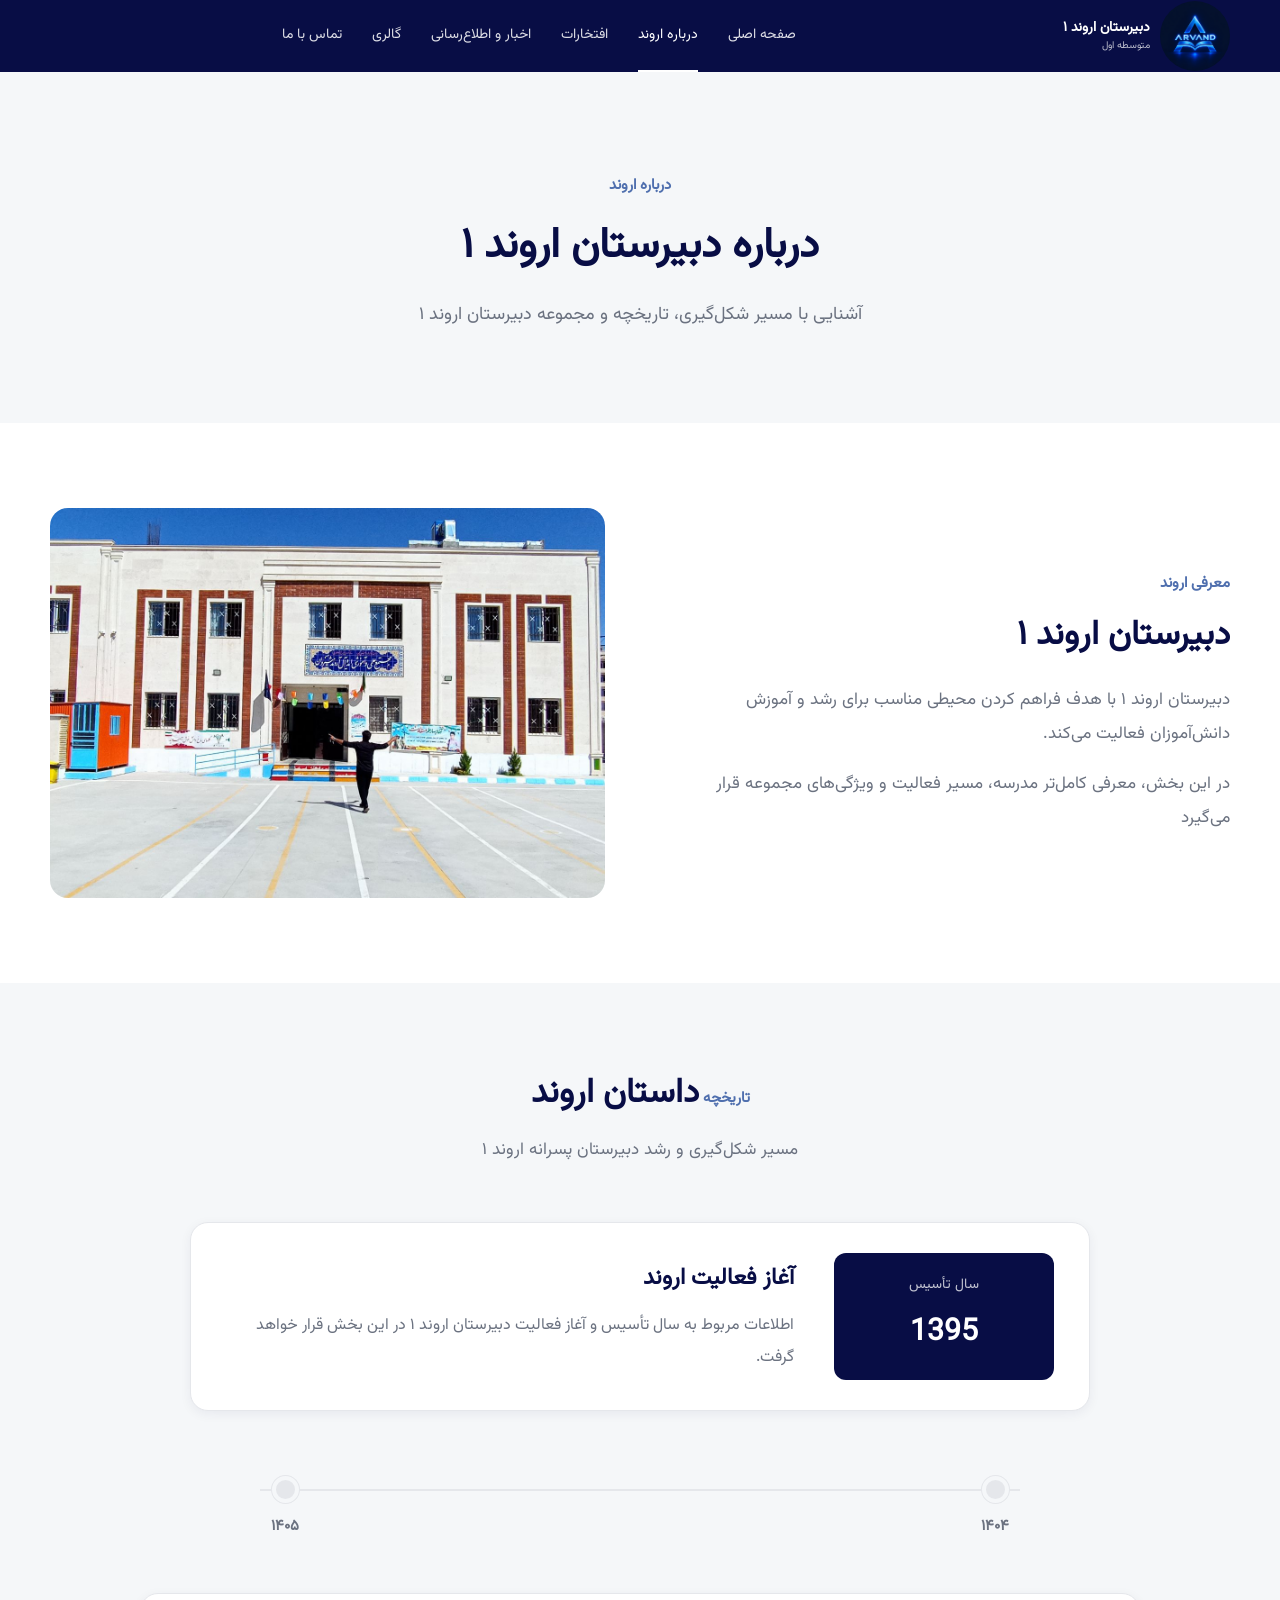
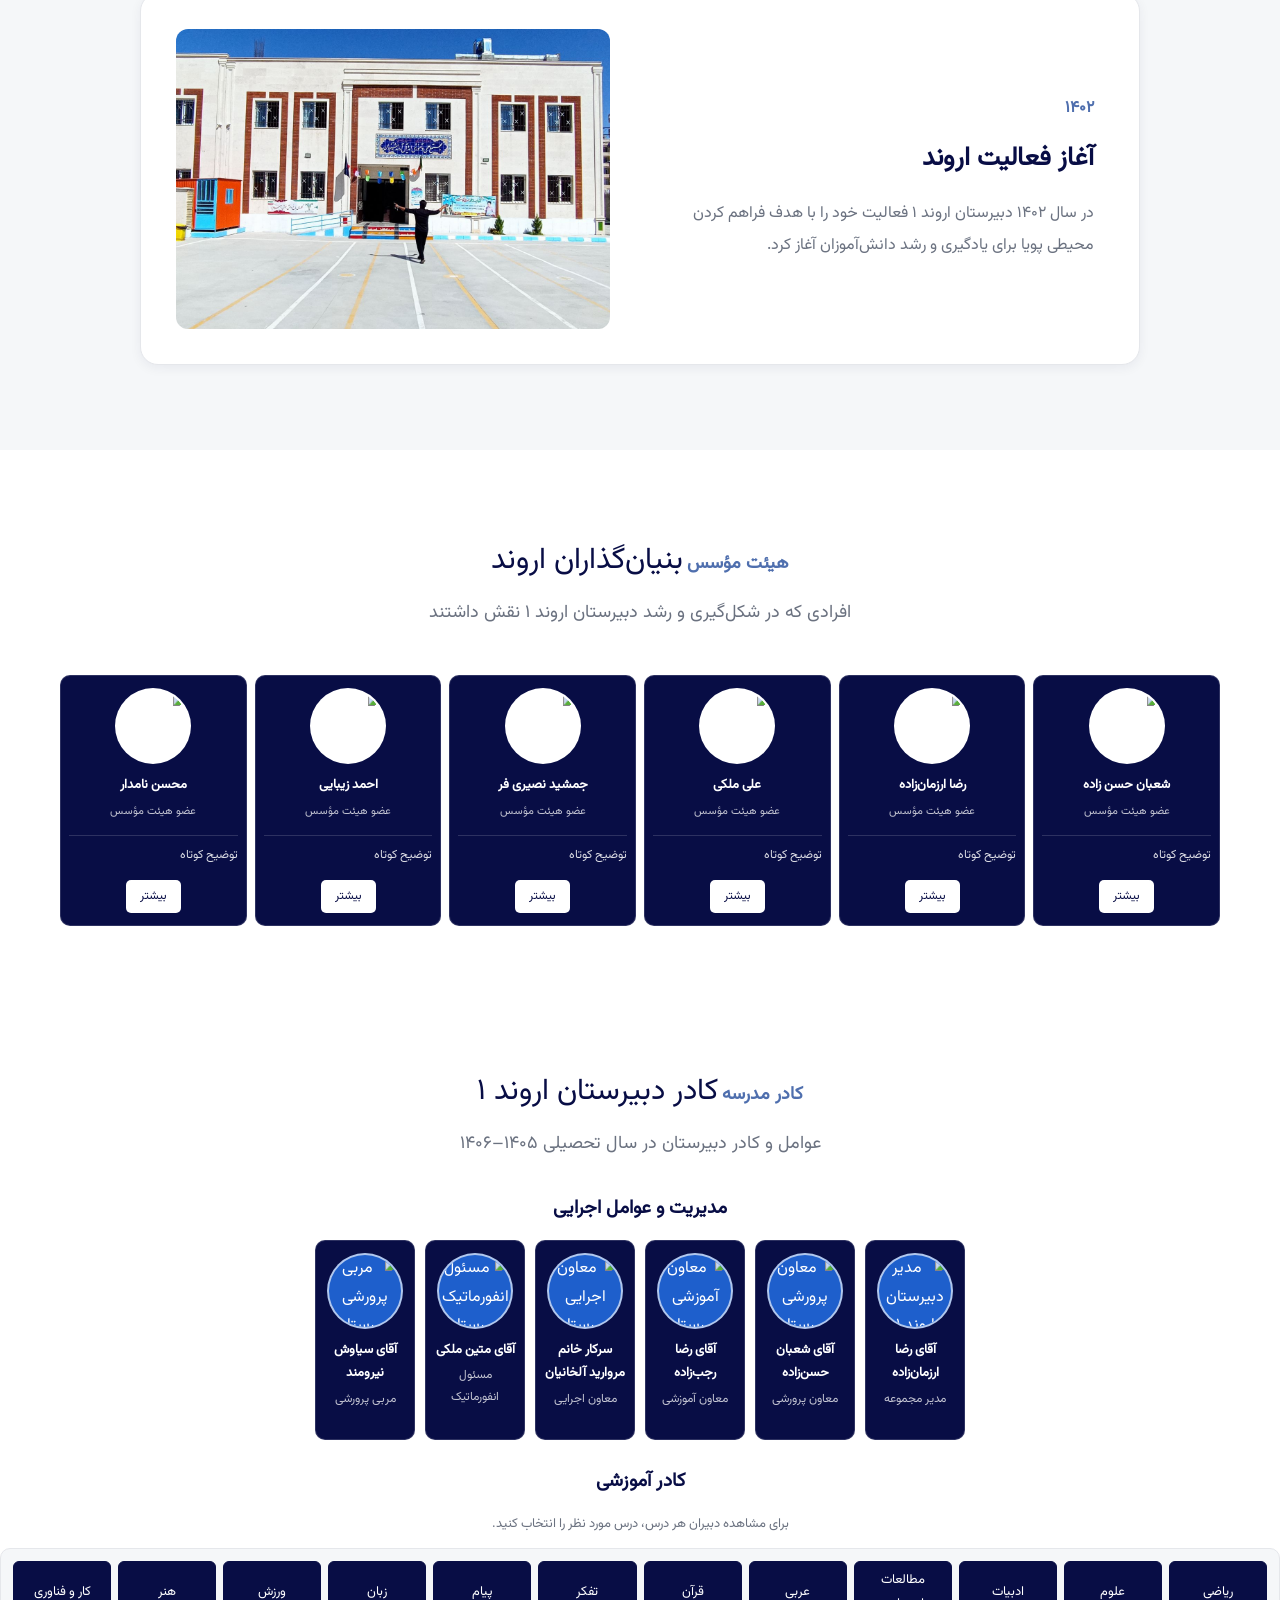
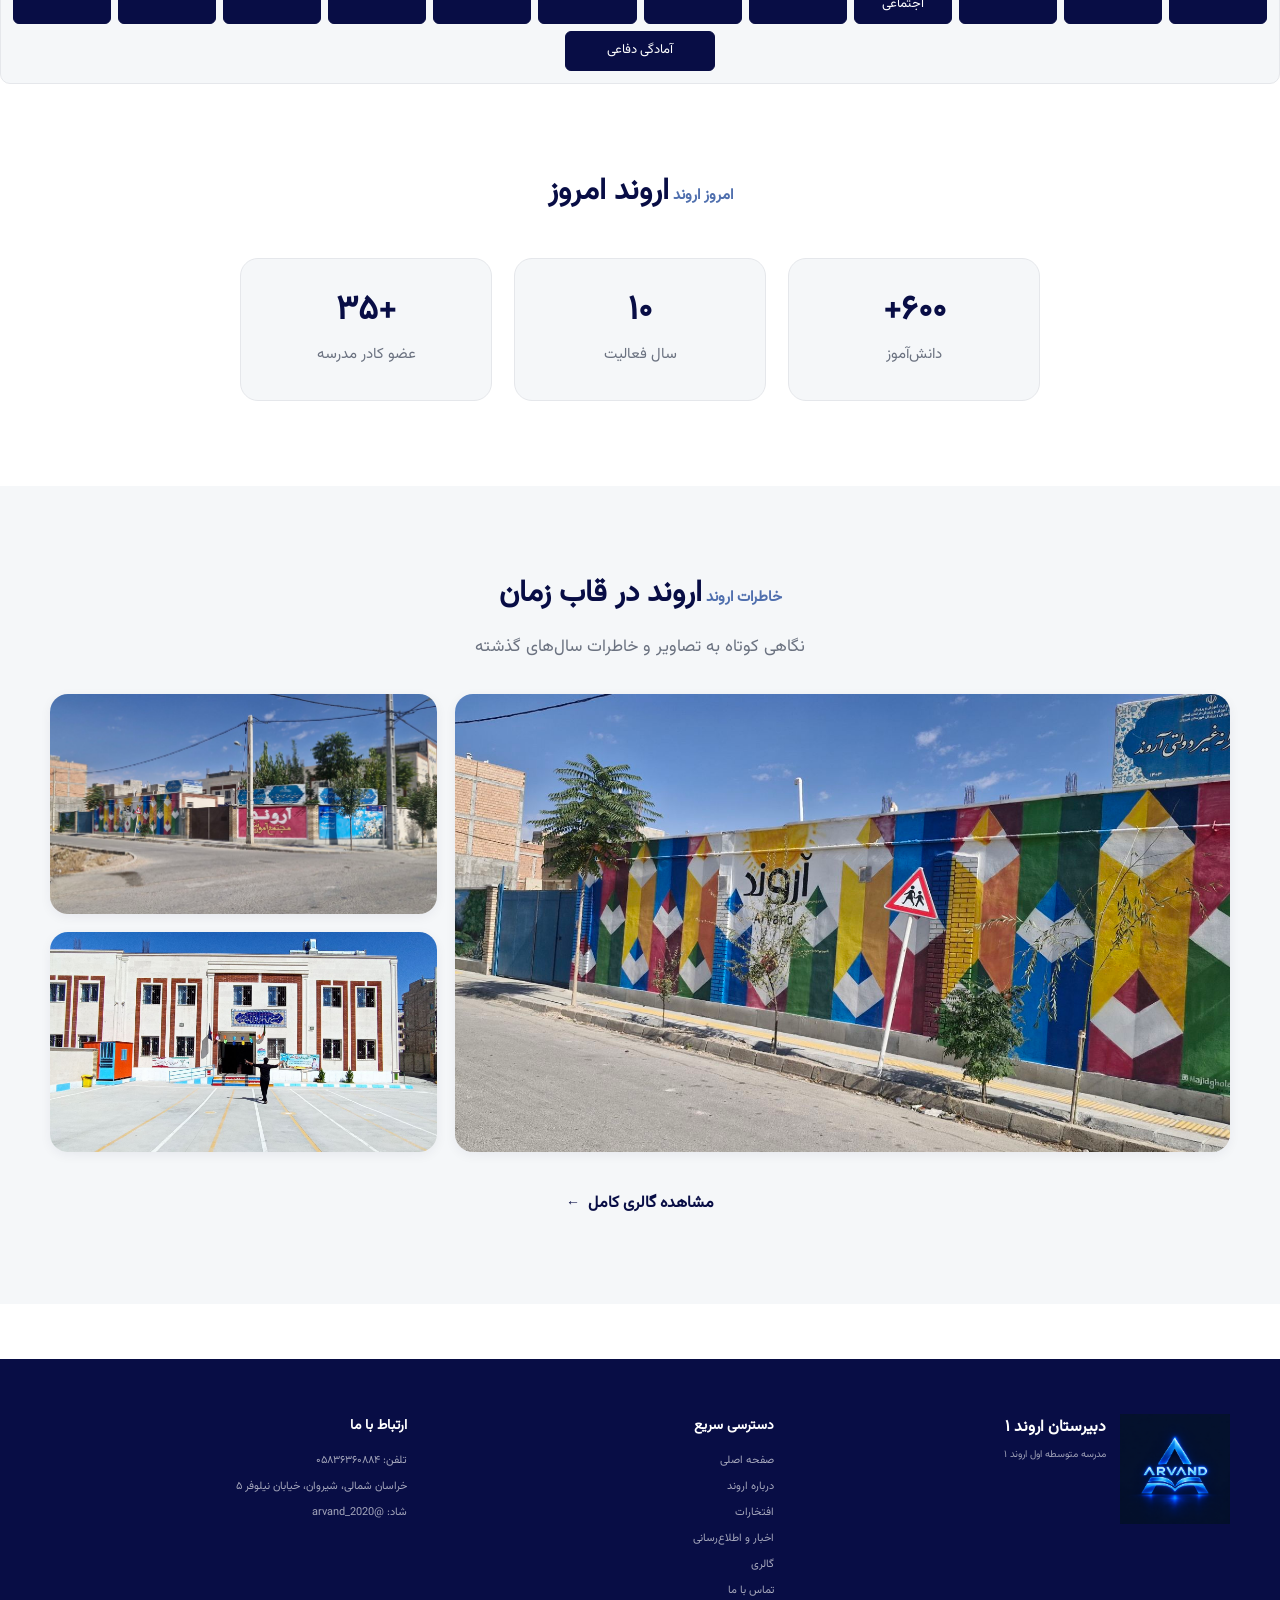
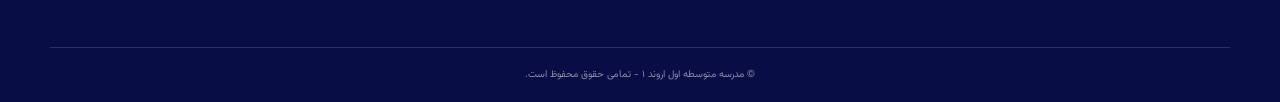
==== commit 07bbde25: "افزودن دبیران جدید، عکس‌های گالری و به‌روزرسانی سایت" ====
--- a/about.html
+++ b/about.html
@@ -20,7 +20,7 @@
                 <a href="index.html" class="logo" aria-label="دبیرستان اروند ۱">
     
                     <img
-                        src="images/logo.jpg"
+                        src="images/loggoo.png"
                         alt="لوگوی دبیرستان اروند ۱"
                         class="logo-image"
                     >
@@ -115,7 +115,7 @@
 
                         <p>
                             در این بخش، معرفی کامل‌تر مدرسه، مسیر فعالیت
-                            و ویژگی‌های مجموعه قرار خواهد گرفت.
+                            و ویژگی‌های مجموعه قرار می‌گیرد
                         </p>
 
                     </div>
@@ -144,7 +144,7 @@
                     <h2>داستان اروند</h2>
 
                     <p>
-                        مسیر شکل‌گیری و رشد دبیرستان اروند ۱ از آغاز تا امروز
+                        مسیر شکل‌گیری و رشد دبیرستان پسرانه اروند ۱ 
                     </p>
 
                 </div>
@@ -155,7 +155,7 @@
 
                     <div class="foundation-year">
                         <span>سال تأسیس</span>
-                        <strong>۱۳XX</strong>
+                        <strong>1395</strong>
                     </div>
 
                     <div class="foundation-text">
@@ -174,29 +174,7 @@
 
                     <div class="timeline-line"></div>
 
-                    <button class="timeline-item active"
-                            type="button"
-                            data-history="0"
-                            data-year="۱۴۰۲"
-                            data-title="آغاز فعالیت اروند"
-                            data-text="در سال ۱۴۰۲ دبیرستان اروند ۱ فعالیت خود را با هدف فراهم کردن محیطی پویا برای یادگیری و رشد دانش‌آموزان آغاز کرد.">
-
-                        <span class="timeline-dot"></span>
-                        <span class="timeline-year">۱۴۰۲</span>
-
-                    </button>
-
-                    <button class="timeline-item"
-                            type="button"
-                            data-history="1"
-                            data-year="۱۴۰۳"
-                            data-title="رشد و گسترش"
-                            data-text="در سال ۱۴۰۳ مدرسه با جذب دانش‌آموزان بیشتر و افزودن امکانات آموزشی، مسیر رشد خود را ادامه داد.">
-
-                        <span class="timeline-dot"></span>
-                        <span class="timeline-year">۱۴۰۳</span>
-
-                    </button>
+                    
 
                     <button class="timeline-item"
                             type="button"
@@ -282,7 +260,7 @@
                                 <img src="images/founder-1.jpg" alt="عضو هیئت مؤسس">
                             </div>
                             <div class="founder-info">
-                                <h3>نام و نام خانوادگی ۱</h3>
+                                <h3>شعبان حسن زاده</h3>
                                 <span>عضو هیئت مؤسس</span>
                                 <div class="founder-details">
                                     <p>توضیح کوتاه</p>
@@ -290,7 +268,7 @@
                                 <button
                                     class="founder-more-button"
                                     type="button"
-                                    data-founder-name="نام و نام خانوادگی ۱"
+                                    data-founder-name="شعبان حسن زاده"
                                     data-founder-role="عضو هیئت مؤسس"
                                     data-founder-bio="متن کامل زندگی‌نامه و فعالیت‌های این عضو هیئت مؤسس در این قسمت قرار می‌گیرد."
                                     data-founder-image="images/founder-1.jpg"
@@ -302,10 +280,10 @@
             
                         <article class="founder-card" data-founder="1">
                             <div class="founder-image">
-                                <img src="images/founder-2.jpg" alt="عضو هیئت مؤسس">
+                                <img src="images/hhh.jpg" alt="عضو هیئت مؤسس">
                             </div>
                             <div class="founder-info">
-                                <h3>نام و نام خانوادگی ۲</h3>
+                                <h3>رضا ارزمان‌زاده</h3>
                                 <span>عضو هیئت مؤسس</span>
                                 <div class="founder-details">
                                     <p>توضیح کوتاه</p>
@@ -313,7 +291,7 @@
                                 <button
                                     class="founder-more-button"
                                     type="button"
-                                    data-founder-name="نام و نام خانوادگی ۲"
+                                    data-founder-name="رضا ارزمان‌زاده"
                                     data-founder-role="عضو هیئت مؤسس"
                                     data-founder-bio="متن کامل زندگی‌نامه و فعالیت‌های این عضو هیئت مؤسس در این قسمت قرار می‌گیرد."
                                     data-founder-image="images/founder-2.jpg"
@@ -328,7 +306,7 @@
                                 <img src="images/founder-3.jpg" alt="عضو هیئت مؤسس">
                             </div>
                             <div class="founder-info">
-                                <h3>نام و نام خانوادگی ۳</h3>
+                                <h3>علی ملکی</h3>
                                 <span>عضو هیئت مؤسس</span>
                                 <div class="founder-details">
                                     <p>توضیح کوتاه</p>
@@ -336,7 +314,7 @@
                                 <button
                                     class="founder-more-button"
                                     type="button"
-                                    data-founder-name="نام و نام خانوادگی ۳"
+                                    data-founder-name="علی ملکی"
                                     data-founder-role="عضو هیئت مؤسس"
                                     data-founder-bio="متن کامل زندگی‌نامه و فعالیت‌های این عضو هیئت مؤسس در این قسمت قرار می‌گیرد."
                                     data-founder-image="images/founder-3.jpg"
@@ -351,7 +329,7 @@
                                 <img src="images/founder-4.jpg" alt="عضو هیئت مؤسس">
                             </div>
                             <div class="founder-info">
-                                <h3>نام و نام خانوادگی ۴</h3>
+                                <h3>جمشید نصیری فر</h3>
                                 <span>عضو هیئت مؤسس</span>
                                 <div class="founder-details">
                                     <p>توضیح کوتاه</p>
@@ -359,7 +337,7 @@
                                 <button
                                     class="founder-more-button"
                                     type="button"
-                                    data-founder-name="نام و نام خانوادگی ۴"
+                                    data-founder-name="جمشید نصیری فر"
                                     data-founder-role="عضو هیئت مؤسس"
                                     data-founder-bio="متن کامل زندگی‌نامه و فعالیت‌های این عضو هیئت مؤسس در این قسمت قرار می‌گیرد."
                                     data-founder-image="images/founder-4.jpg"
@@ -374,7 +352,7 @@
                                 <img src="images/founder-5.jpg" alt="عضو هیئت مؤسس">
                             </div>
                             <div class="founder-info">
-                                <h3>نام و نام خانوادگی ۵</h3>
+                                <h3>احمد زیبایی</h3>
                                 <span>عضو هیئت مؤسس</span>
                                 <div class="founder-details">
                                     <p>توضیح کوتاه</p>
@@ -382,7 +360,7 @@
                                 <button
                                     class="founder-more-button"
                                     type="button"
-                                    data-founder-name="نام و نام خانوادگی ۵"
+                                    data-founder-name="احمد زیبایی"
                                     data-founder-role="عضو هیئت مؤسس"
                                     data-founder-bio="متن کامل زندگی‌نامه و فعالیت‌های این عضو هیئت مؤسس در این قسمت قرار می‌گیرد."
                                     data-founder-image="images/founder-5.jpg"
@@ -397,7 +375,7 @@
                                 <img src="images/founder-6.jpg" alt="عضو هیئت مؤسس">
                             </div>
                             <div class="founder-info">
-                                <h3>نام و نام خانوادگی ۶</h3>
+                                <h3>محسن نامدار</h3>
                                 <span>عضو هیئت مؤسس</span>
                                 <div class="founder-details">
                                     <p>توضیح کوتاه</p>
@@ -405,7 +383,7 @@
                                 <button
                                     class="founder-more-button"
                                     type="button"
-                                    data-founder-name="نام و نام خانوادگی ۶"
+                                    data-founder-name="محسن نامدار"
                                     data-founder-role="عضو هیئت مؤسس"
                                     data-founder-bio="متن کامل زندگی‌نامه و فعالیت‌های این عضو هیئت مؤسس در این قسمت قرار می‌گیرد."
                                     data-founder-image="images/founder-6.jpg"
@@ -446,7 +424,6 @@
                     <h3 class="staff-group-title">
                         مدیریت و عوامل اجرایی
                     </h3>
-
                     <div class="staff-grid">
 
                         <article class="staff-card">
@@ -457,8 +434,8 @@
                             </div>
 
                             <div class="staff-info">
-                                <h4>نام و نام خانوادگی</h4>
-                                <span>مدیر</span>
+                                <h4>آقای رضا ارزمان‌زاده</h4>
+                                <span>مدیر مجموعه</span>
                             </div>
 
                         </article>
@@ -468,12 +445,12 @@
 
                             <div class="staff-image">
                                 <img src="images/staff-2.jpg"
-                                     alt="معاون دبیرستان اروند ۱">
+                                     alt="معاون پرورشی دبیرستان اروند ۱">
                             </div>
 
                             <div class="staff-info">
-                                <h4>نام و نام خانوادگی</h4>
-                                <span>معاون</span>
+                                <h4>آقای شعبان حسن‌زاده</h4>
+                                <span>معاون پرورشی</span>
                             </div>
 
                         </article>
@@ -483,15 +460,63 @@
 
                             <div class="staff-image">
                                 <img src="images/staff-3.jpg"
-                                     alt="عامل اجرایی دبیرستان اروند ۱">
+                                     alt="معاون آموزشی دبیرستان اروند ۱">
                             </div>
 
                             <div class="staff-info">
-                                <h4>نام و نام خانوادگی</h4>
-                                <span>عامل اجرایی</span>
-                            </div>
-
-                        </article>
+                                <h4>آقای رضا رجب‌زاده</h4>
+                                <span>معاون آموزشی</span>
+                            </div>
+
+                        </article>
+
+
+                        <article class="staff-card">
+
+                            <div class="staff-image">
+                                <img src="images/staff-4.jpg"
+                                     alt="معاون اجرایی دبیرستان اروند ۱">
+                            </div>
+
+                            <div class="staff-info">
+                                <h4>سرکار خانم مروارید آلخانیان</h4>
+                                <span>معاون اجرایی</span>
+                            </div>
+
+                        </article>
+
+
+                        <article class="staff-card">
+
+                            <div class="staff-image">
+                                <img src="images/staff-5.jpg"
+                                     alt="مسئول انفورماتیک دبیرستان اروند ۱">
+                            </div>
+
+                            <div class="staff-info">
+                                <h4>آقای متین ملکی</h4>
+                                <span>مسئول انفورماتیک</span>
+                            </div>
+
+                        </article>
+
+
+                        <article class="staff-card">
+
+                            <div class="staff-image">
+                                <img src="images/staff-6.jpg"
+                                     alt="مربی پرورشی دبیرستان اروند ۱">
+                            </div>
+
+                            <div class="staff-info">
+                                <h4>آقای سیاوش نیرومند</h4>
+                                <span>مربی پرورشی</span>
+                            </div>
+
+                        </article>
+
+                    </div>
+
 
                     </div>
 
@@ -514,59 +539,94 @@
         <button class="subject-card" type="button"
             data-subject="math"
             data-subject-title="دبیران ریاضی"
-            data-teachers="دبیر ریاضی ۱|دبیر ریاضی ۲|دبیر ریاضی ۳">
+            data-teachers="جناب نصرت زاده|جناب وفاجو|جناب سلیمانی|جناب نعیمی">
             <span>ریاضی</span>
         </button>
-    
+
         <button class="subject-card" type="button"
             data-subject="science"
             data-subject-title="دبیران علوم"
-            data-teachers="دبیر علوم ۱|دبیر علوم ۲">
+            data-teachers="جناب اسماعیل نیا|جناب فرهمند">
             <span>علوم</span>
         </button>
-    
-        <button class="subject-card" type="button"
-            data-subject="persian"
-            data-subject-title="دبیران فارسی"
-            data-teachers="دبیر فارسی ۱|دبیر فارسی ۲">
-            <span>فارسی</span>
-        </button>
-    
+
+        <button class="subject-card" type="button"
+            data-subject="literature"
+            data-subject-title="دبیران ادبیات"
+            data-teachers="جناب حسینی|جناب انصاری|جناب پاسبان|جناب پاسبان">
+            <span>ادبیات</span>
+        </button>
+
+        <button class="subject-card" type="button"
+            data-subject="social"
+            data-subject-title="دبیران مطالعات اجتماعی"
+            data-teachers="جناب دستان|ناب وطن دوست|جناب ازاد|جناب صادقی">
+            <span>مطالعات اجتماعی</span>
+        </button>
+
         <button class="subject-card" type="button"
             data-subject="arabic"
             data-subject-title="دبیران عربی"
-            data-teachers="دبیر عربی ۱">
+            data-teachers="جناب منصوری|جناب قاسمی|جناب شجاع زاده">
             <span>عربی</span>
         </button>
-    
+
+        <button class="subject-card" type="button"
+            data-subject="quran"
+            data-subject-title="دبیران قرآن"
+            data-teachers="جناب امجدی|جناب اذری">
+            <span>قرآن</span>
+        </button>
+
+        <button class="subject-card" type="button"
+            data-subject="thinking"
+            data-subject-title="دبیران تفکر"
+            data-teachers="جناب سمیعی">
+            <span>تفکر</span>
+        </button>
+
+        <button class="subject-card" type="button"
+            data-subject="payam"
+            data-subject-title="دبیران پیام"
+            data-teachers="جناب افتخاری|جناب رشیدی">
+            <span>پیام</span>
+        </button>
+
         <button class="subject-card" type="button"
             data-subject="english"
-            data-subject-title="دبیران انگلیسی"
-            data-teachers="دبیر انگلیسی ۱|دبیر انگلیسی ۲">
-            <span>انگلیسی</span>
-        </button>
-    
-        <button class="subject-card" type="button"
-            data-subject="social"
-            data-subject-title="دبیران مطالعات اجتماعی"
-            data-teachers="دبیر مطالعات ۱">
-            <span>مطالعات اجتماعی</span>
-        </button>
-    
-        <button class="subject-card" type="button"
-            data-subject="religion"
-            data-subject-title="دبیران دینی و قرآن"
-            data-teachers="دبیر دینی ۱">
-            <span>دینی و قرآن</span>
-        </button>
-    
+            data-subject-title="دبیران زبان"
+            data-teachers="جناب دلیر|جناب جانعلی زاده">
+            <span>زبان</span>
+        </button>
+
+        <button class="subject-card" type="button"
+            data-subject="sport"
+            data-subject-title="دبیران ورزش"
+            data-teachers="جناب نوروززاده">
+            <span>ورزش</span>
+        </button>
+
         <button class="subject-card" type="button"
             data-subject="art"
             data-subject-title="دبیران هنر"
-            data-teachers="دبیر هنر ۱">
+            data-teachers="جناب حسینی|جناب درگاهی">
             <span>هنر</span>
         </button>
-    
+
+        <button class="subject-card" type="button"
+            data-subject="technology"
+            data-subject-title="دبیران کار و فناوری"
+            data-teachers="جناب حاجی زاده|جناب حسن زاده">
+            <span>کار و فناوری</span>
+        </button>
+
+        <button class="subject-card" type="button"
+            data-subject="defense"
+            data-subject-title="دبیران آمادگی دفاعی"
+            data-teachers="جناب رجب زاده|جناب حسن زاده">
+            <span>آمادگی دفاعی</span>
+        </button>
+
     </div>
 
 </div>
@@ -627,19 +687,16 @@
                     </div>
 
                     <div class="about-stat">
-                        <strong>XX</strong>
+                        <strong>۱۰</strong>
                         <span>سال فعالیت</span>
                     </div>
 
                     <div class="about-stat">
-                        <strong>XX</strong>
+                        <strong>+۳۵</strong>
                         <span>عضو کادر مدرسه</span>
                     </div>
 
-                    <div class="about-stat">
-                        <strong>XX</strong>
-                        <span>افتخار</span>
-                    </div>
+                    
 
                 </div>
 
@@ -669,17 +726,17 @@
                 <div class="memories-gallery">
 
                     <div class="memory-main">
-                        <img src="images/memory-1.jpg"
+                        <img src="images/mm.jpg"
                              alt="خاطرات دبیرستان اروند ۱">
                     </div>
 
                     <div class="memory-small">
-                        <img src="images/memory-2.jpg"
+                        <img src="images/mmm.jpg"
                              alt="خاطرات دبیرستان اروند ۱">
                     </div>
 
                     <div class="memory-small">
-                        <img src="images/memory-3.jpg"
+                        <img src="images/about.jpg"
                              alt="خاطرات دبیرستان اروند ۱">
                     </div>
 
@@ -711,7 +768,7 @@
                     <div class="footer-brand">
     
                         <img
-                            src="images/logo.jpg"
+                            src="images/loggoo.png"
                             alt="لوگوی دبیرستان اروند ۱"
                         >
     
--- a/style.css
+++ b/style.css
@@ -138,8 +138,8 @@
 }
 
 .logo-image {
-    width: 42px;
-    height: 42px;
+    width: 70px;
+    height: 70px;
     object-fit: cover;
     border-radius: 50%;
 }
@@ -1331,8 +1331,8 @@
 }
 
 .footer-brand img {
-    width: 55px;
-    height: 55px;
+    width: 110px;
+    height: 110px;
     object-fit: contain;
 }
 
@@ -1424,8 +1424,11 @@
 
 .about-stats-grid {
     display: grid;
-    grid-template-columns: repeat(4, 1fr);
+    grid-template-columns: repeat(3, 1fr);
     gap: 22px;
+
+    max-width: 800px;
+    margin: 0 auto;
 }
 
 .about-stat {
@@ -1584,6 +1587,7 @@
 .news-modal-body {
     display: grid;
     grid-template-columns: 1fr 1fr;
+    height: 82vh;
     max-height: 82vh;
 }
 
@@ -1591,13 +1595,15 @@
     width: 100%;
     height: 100%;
     min-height: 420px;
-    object-fit: cover;
+    object-fit: contain;
+    background: var(--background-light);
 }
 
 .news-modal-text {
     overflow-y: auto;
-    padding: 55px 40px;
-    align-self: center;
+    padding: 45px 40px;
+    align-self: stretch;
+    max-height: 82vh;
 }
 
 .news-modal-text span {
@@ -1626,6 +1632,29 @@
     color: var(--text-light);
     font-size: 13px;
     line-height: 2.1;
+}
+.news-modal-gallery {
+    display: grid;
+    grid-template-columns: repeat(2, 1fr);
+    gap: 10px;
+
+    margin-top: 20px;
+}
+
+.news-modal-gallery img {
+    width: 100%;
+    height: 140px;
+
+    object-fit: cover;
+
+    border-radius: var(--radius-sm);
+    cursor: pointer;
+
+    transition: transform 0.25s ease;
+}
+
+.news-modal-gallery img:hover {
+    transform: scale(1.03);
 }
 
 .news-modal-close,
@@ -2856,7 +2885,13 @@
 .staff-card {
     flex: 0 1 180px;
     min-width: 0;
+    height: 200px;
     padding: 12px 8px;
+
+    display: flex;
+    flex-direction: column;
+    align-items: center;
+    justify-content: flex-start;
 
     text-align: center;
     color: var(--white);
